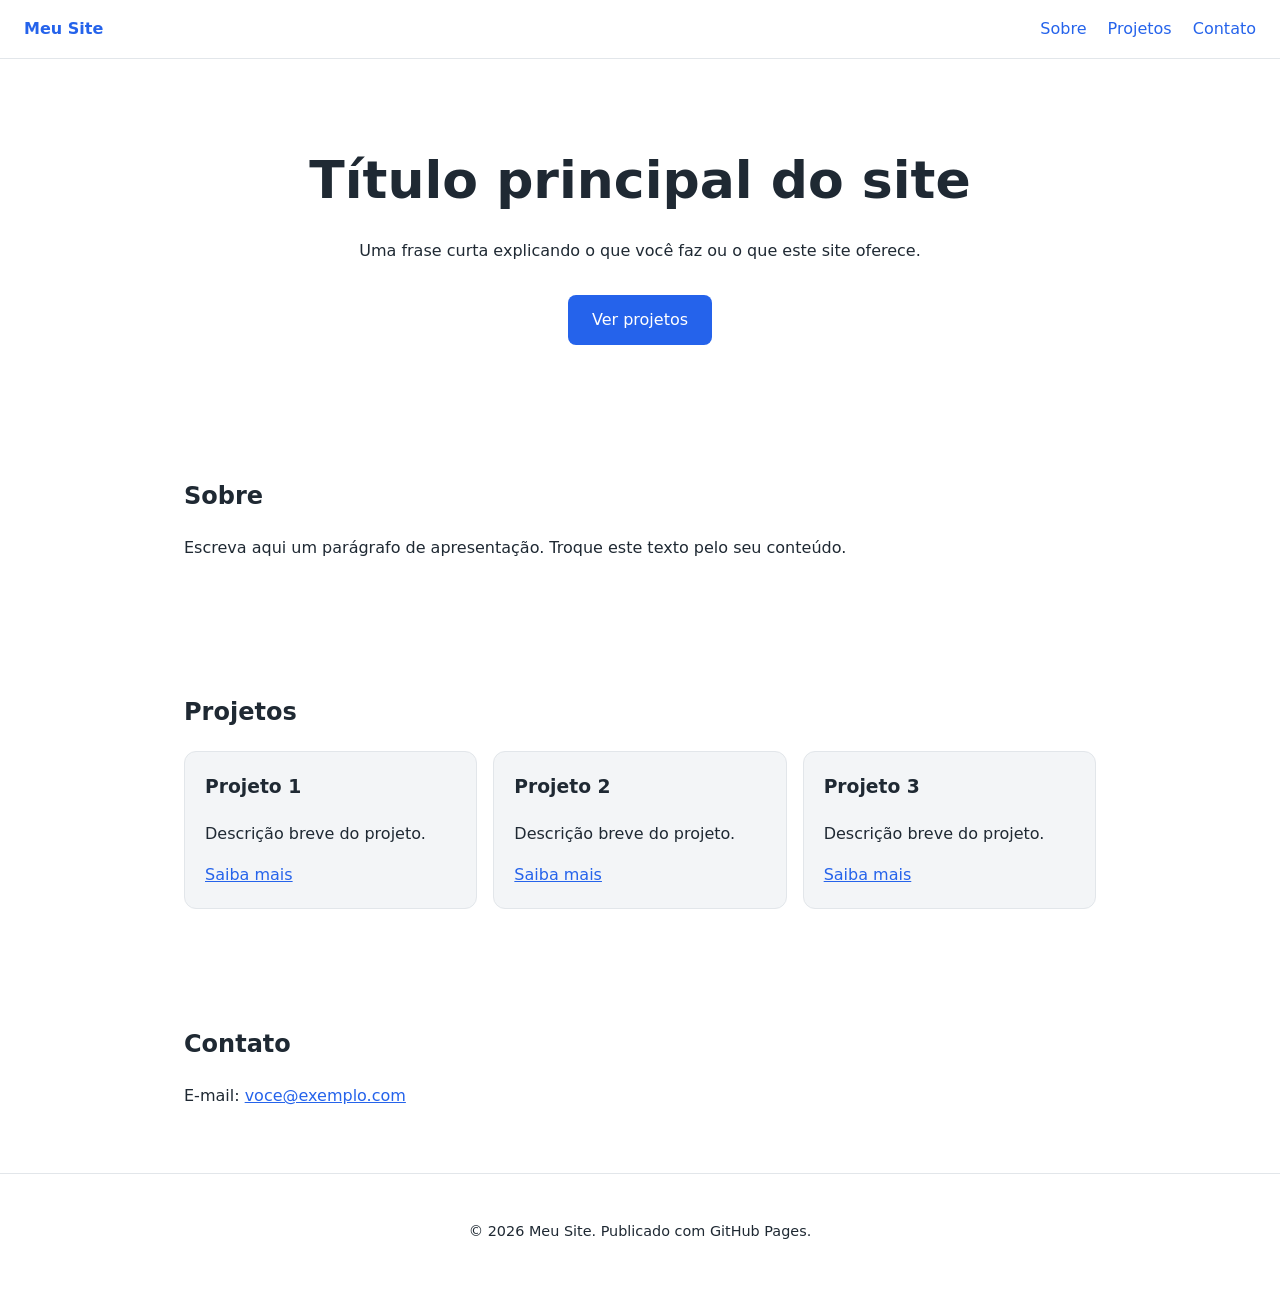
==== index.html @ 0848fd10 "Adiciona site estático inicial Co-Authored-By: Claude Sonnet 5.5 <noreply@anthropic.com> Claude-Sess" ====
<!doctype html>
<html lang="pt-BR">
<head>
  <meta charset="utf-8">
  <meta name="viewport" content="width=device-width, initial-scale=1">
  <title>Meu Site</title>
  <meta name="description" content="Descrição curta do site.">
  <link rel="stylesheet" href="style.css">
</head>
<body>
  <header class="topo">
    <a class="marca" href="#inicio">Meu Site</a>
    <nav>
      <a href="#sobre">Sobre</a>
      <a href="#projetos">Projetos</a>
      <a href="#contato">Contato</a>
    </nav>
  </header>

  <main>
    <section id="inicio" class="hero">
      <h1>Título principal do site</h1>
      <p>Uma frase curta explicando o que você faz ou o que este site oferece.</p>
      <a class="botao" href="#projetos">Ver projetos</a>
    </section>

    <section id="sobre">
      <h2>Sobre</h2>
      <p>Escreva aqui um parágrafo de apresentação. Troque este texto pelo seu conteúdo.</p>
    </section>

    <section id="projetos">
      <h2>Projetos</h2>
      <div class="cards">
        <article class="card">
          <h3>Projeto 1</h3>
          <p>Descrição breve do projeto.</p>
          <a href="#">Saiba mais</a>
        </article>
        <article class="card">
          <h3>Projeto 2</h3>
          <p>Descrição breve do projeto.</p>
          <a href="#">Saiba mais</a>
        </article>
        <article class="card">
          <h3>Projeto 3</h3>
          <p>Descrição breve do projeto.</p>
          <a href="#">Saiba mais</a>
        </article>
      </div>
    </section>

    <section id="contato">
      <h2>Contato</h2>
      <p>E-mail: <a href="mailto:voce@exemplo.com">voce@exemplo.com</a></p>
    </section>
  </main>

  <footer class="rodape">
    <p>&copy; 2026 Meu Site. Publicado com GitHub Pages.</p>
  </footer>
</body>
</html>
---- style.css ----
:root {
  --bg: #ffffff;
  --texto: #1f2933;
  --suave: #f3f5f7;
  --destaque: #2563eb;
  --borda: #e2e6ea;
}
@media (prefers-color-scheme: dark) {
  :root {
    --bg: #0f1419;
    --texto: #e6e9ec;
    --suave: #182029;
    --destaque: #6ea0ff;
    --borda: #2a3541;
  }
}
* { box-sizing: border-box; }
html { scroll-behavior: smooth; }
body {
  margin: 0;
  font-family: system-ui, -apple-system, "Segoe UI", Roboto, sans-serif;
  line-height: 1.6;
  color: var(--texto);
  background: var(--bg);
}
a { color: var(--destaque); }
.topo {
  display: flex;
  justify-content: space-between;
  align-items: center;
  padding: 1rem 1.5rem;
  border-bottom: 1px solid var(--borda);
  position: sticky;
  top: 0;
  background: var(--bg);
}
.topo nav a { margin-left: 1rem; text-decoration: none; }
.marca { font-weight: 700; text-decoration: none; }
main { max-width: 960px; margin: 0 auto; padding: 0 1.5rem; }
section { padding: 3rem 0; }
.hero { text-align: center; padding: 5rem 0 4rem; }
.hero h1 { font-size: clamp(2rem, 5vw, 3.25rem); margin: 0 0 1rem; }
.botao {
  display: inline-block;
  margin-top: 1rem;
  padding: .75rem 1.5rem;
  background: var(--destaque);
  color: #fff;
  border-radius: 8px;
  text-decoration: none;
}
.cards {
  display: grid;
  gap: 1rem;
  grid-template-columns: repeat(auto-fit, minmax(240px, 1fr));
}
.card {
  background: var(--suave);
  border: 1px solid var(--borda);
  border-radius: 12px;
  padding: 1.25rem;
}
.card h3 { margin-top: 0; }
.rodape {
  text-align: center;
  padding: 2rem 1rem;
  border-top: 1px solid var(--borda);
  font-size: .9rem;
}
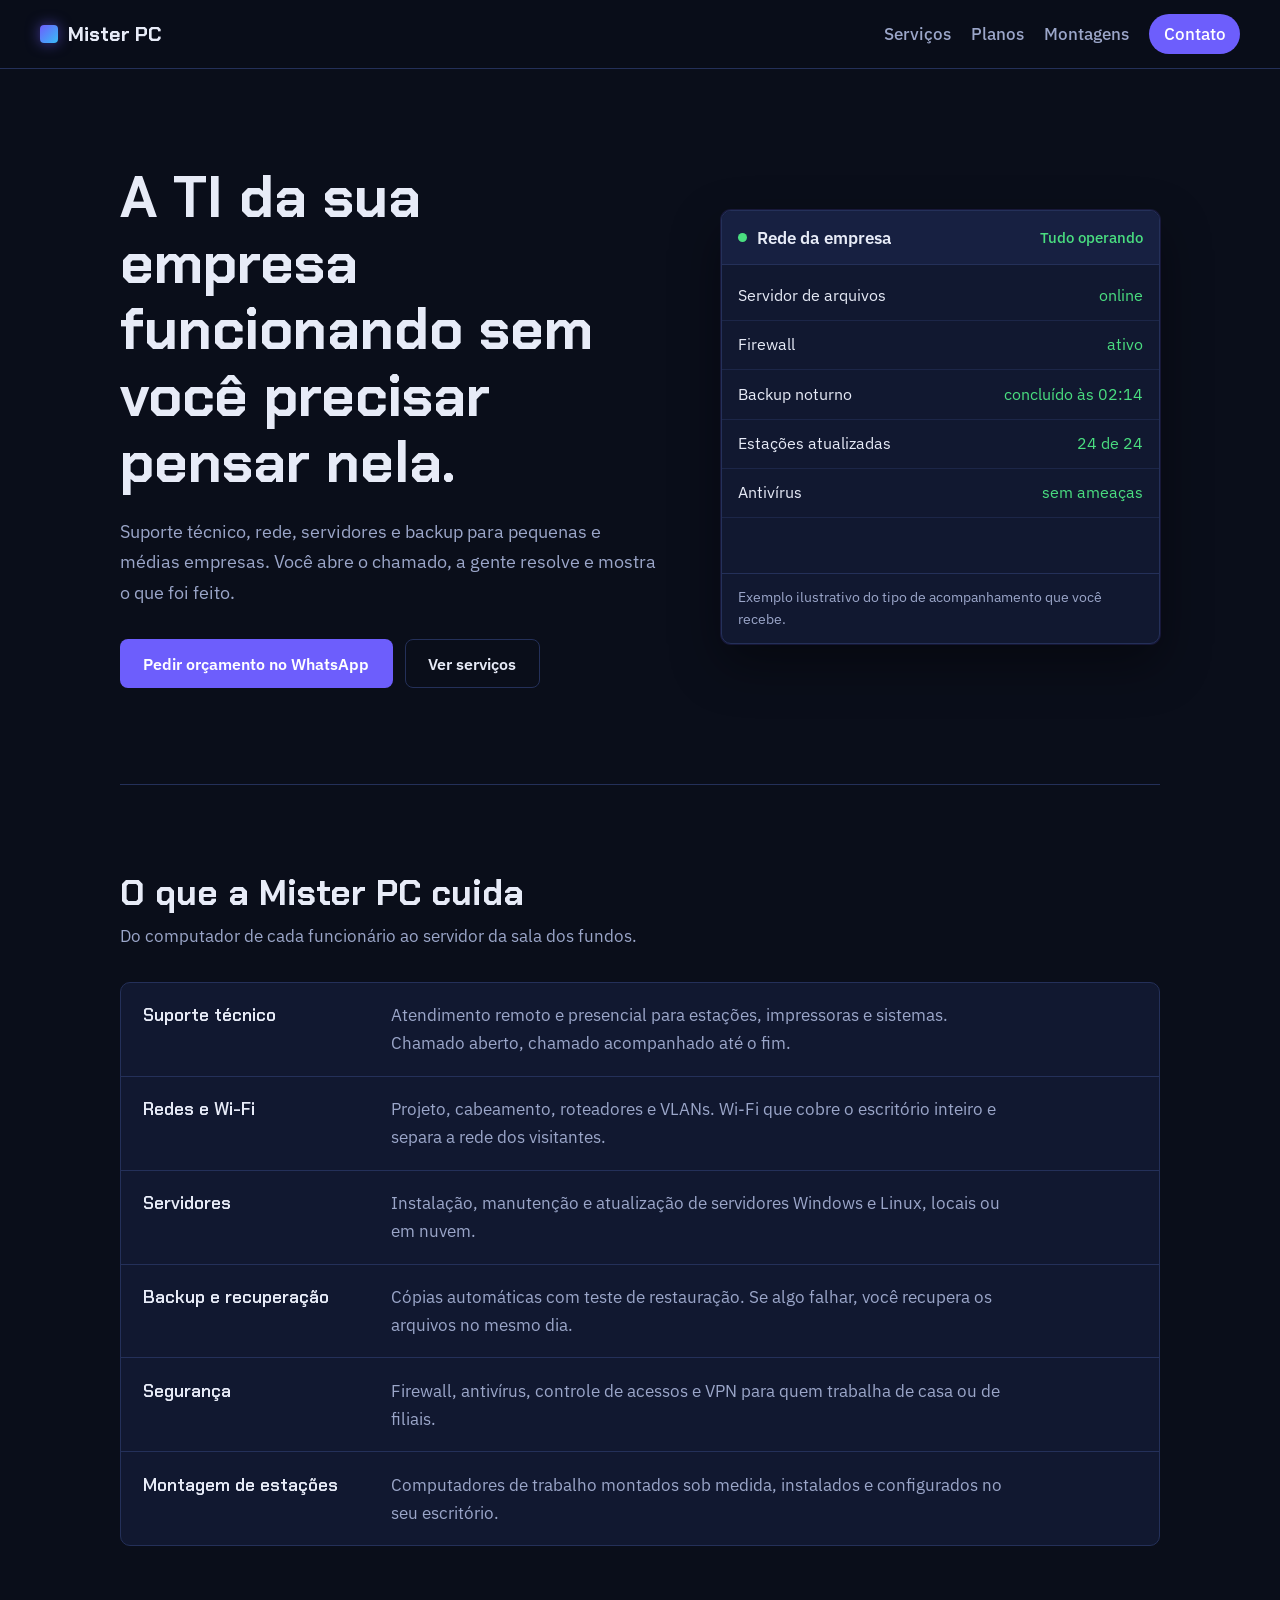
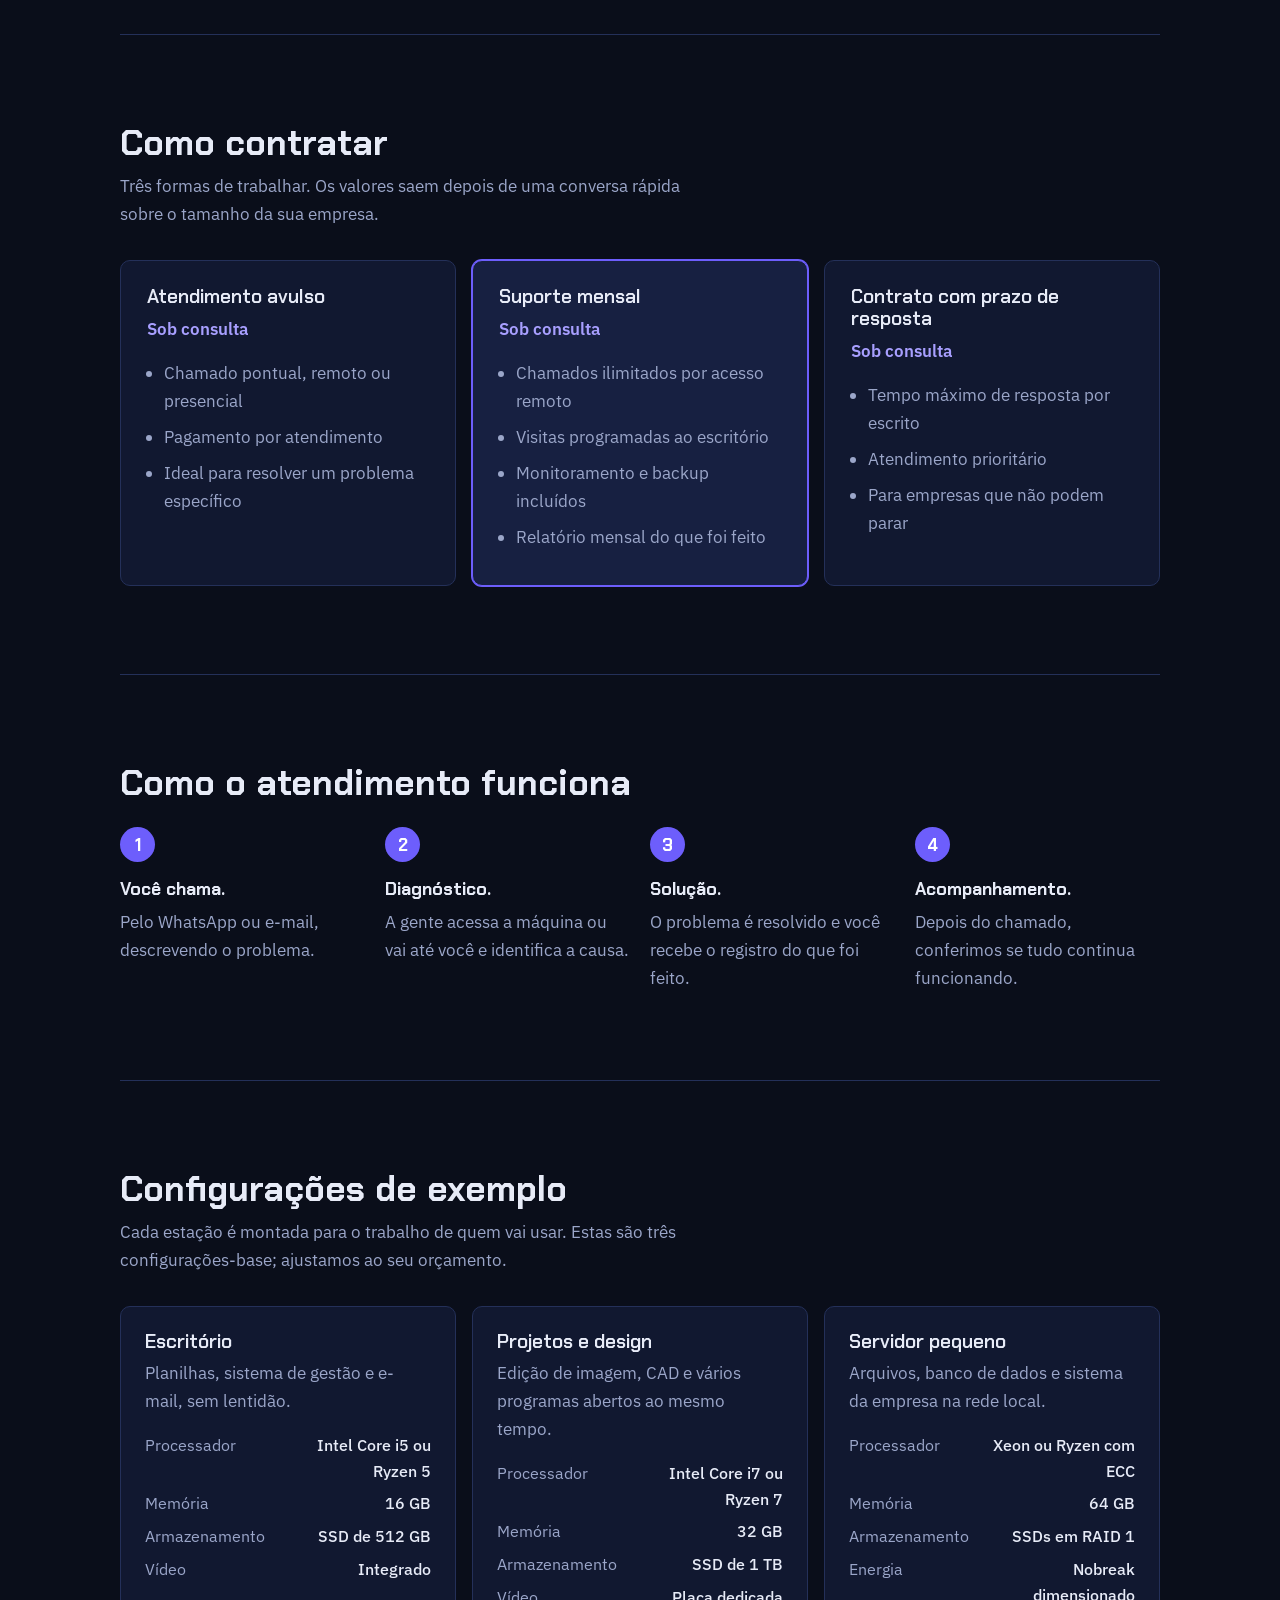
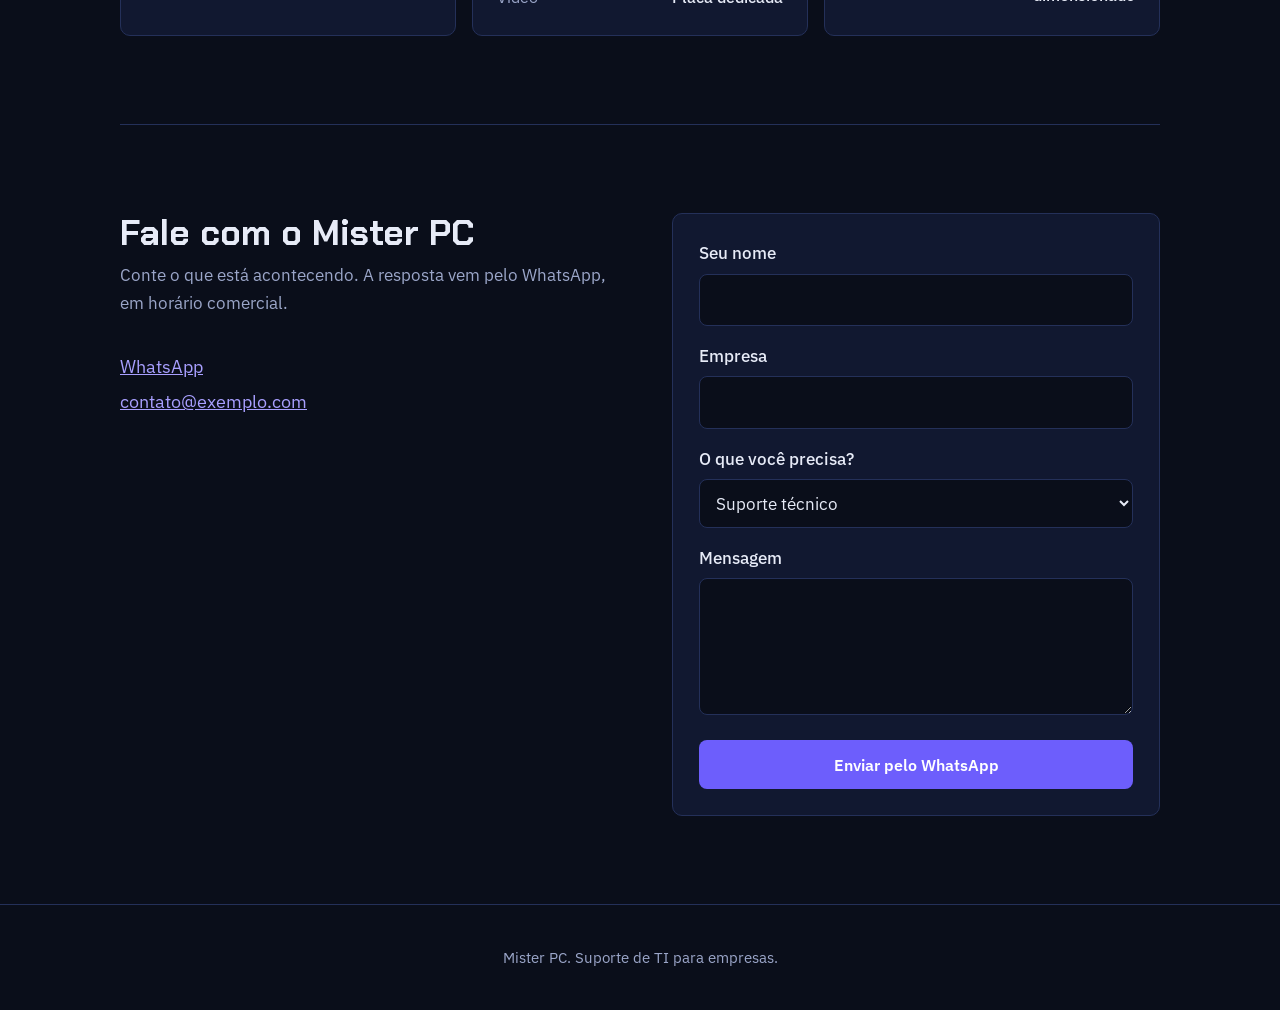
==== commit 1fedf78c: "Cria site do Mister PC (suporte de TI para empresas) Co-Authored-By: Claude Sonnet 5.5 <noreply@anth" ====
--- a/index.html
+++ b/index.html
@@ -3,61 +3,212 @@
 <head>
   <meta charset="utf-8">
   <meta name="viewport" content="width=device-width, initial-scale=1">
-  <title>Meu Site</title>
-  <meta name="description" content="Descrição curta do site.">
+  <title>Mister PC | Suporte de TI para empresas</title>
+  <meta name="description" content="Suporte de TI, redes, servidores e backup para empresas. Atendimento rápido, contrato mensal e montagem de estações de trabalho.">
+  <meta name="theme-color" content="#0a0e1a">
+  <link rel="preconnect" href="https://fonts.googleapis.com">
+  <link rel="preconnect" href="https://fonts.gstatic.com" crossorigin>
+  <link href="https://fonts.googleapis.com/css2?family=Chakra+Petch:wght@600;700&family=IBM+Plex+Sans:wght@400;500;600&display=swap" rel="stylesheet">
   <link rel="stylesheet" href="style.css">
 </head>
 <body>
+  <a class="pular" href="#conteudo">Ir para o conteúdo</a>
+
   <header class="topo">
-    <a class="marca" href="#inicio">Meu Site</a>
-    <nav>
-      <a href="#sobre">Sobre</a>
-      <a href="#projetos">Projetos</a>
-      <a href="#contato">Contato</a>
+    <a class="marca" href="#inicio" aria-label="Mister PC, início">
+      <span class="marca-icone" aria-hidden="true"></span>Mister PC
+    </a>
+    <nav aria-label="Principal">
+      <a href="#servicos">Serviços</a>
+      <a href="#planos">Planos</a>
+      <a href="#montagens">Montagens</a>
+      <a href="#contato" class="nav-contato">Contato</a>
     </nav>
   </header>
 
-  <main>
+  <main id="conteudo">
     <section id="inicio" class="hero">
-      <h1>Título principal do site</h1>
-      <p>Uma frase curta explicando o que você faz ou o que este site oferece.</p>
-      <a class="botao" href="#projetos">Ver projetos</a>
-    </section>
-
-    <section id="sobre">
-      <h2>Sobre</h2>
-      <p>Escreva aqui um parágrafo de apresentação. Troque este texto pelo seu conteúdo.</p>
-    </section>
-
-    <section id="projetos">
-      <h2>Projetos</h2>
-      <div class="cards">
-        <article class="card">
-          <h3>Projeto 1</h3>
-          <p>Descrição breve do projeto.</p>
-          <a href="#">Saiba mais</a>
-        </article>
-        <article class="card">
-          <h3>Projeto 2</h3>
-          <p>Descrição breve do projeto.</p>
-          <a href="#">Saiba mais</a>
-        </article>
-        <article class="card">
-          <h3>Projeto 3</h3>
-          <p>Descrição breve do projeto.</p>
-          <a href="#">Saiba mais</a>
-        </article>
-      </div>
-    </section>
-
-    <section id="contato">
-      <h2>Contato</h2>
-      <p>E-mail: <a href="mailto:voce@exemplo.com">voce@exemplo.com</a></p>
+      <div class="hero-texto">
+        <h1>A TI da sua empresa funcionando sem você precisar pensar nela.</h1>
+        <p class="lead">Suporte técnico, rede, servidores e backup para pequenas e médias empresas. Você abre o chamado, a gente resolve e mostra o que foi feito.</p>
+        <div class="acoes">
+          <a class="botao" data-whatsapp href="#contato">Pedir orçamento no WhatsApp</a>
+          <a class="botao-sec" href="#servicos">Ver serviços</a>
+        </div>
+      </div>
+
+      <figure class="painel" aria-label="Exemplo de painel de monitoramento">
+        <div class="painel-topo">
+          <span class="ponto" aria-hidden="true"></span>
+          <span>Rede da empresa</span>
+          <span class="painel-estado">Tudo operando</span>
+        </div>
+        <ul class="painel-lista" id="painel">
+          <li><span class="item">Servidor de arquivos</span><span class="ok">online</span></li>
+          <li><span class="item">Firewall</span><span class="ok">ativo</span></li>
+          <li><span class="item">Backup noturno</span><span class="ok">concluído às 02:14</span></li>
+          <li><span class="item">Estações atualizadas</span><span class="ok">24 de 24</span></li>
+          <li><span class="item">Antivírus</span><span class="ok">sem ameaças</span></li>
+          <li><span class="item">Último chamado</span><span class="ok">resolvido em 18 min</span></li>
+        </ul>
+        <figcaption>Exemplo ilustrativo do tipo de acompanhamento que você recebe.</figcaption>
+      </figure>
+    </section>
+
+    <section id="servicos" class="secao">
+      <h2>O que a Mister PC cuida</h2>
+      <p class="intro">Do computador de cada funcionário ao servidor da sala dos fundos.</p>
+      <dl class="ficha">
+        <div class="linha">
+          <dt>Suporte técnico</dt>
+          <dd>Atendimento remoto e presencial para estações, impressoras e sistemas. Chamado aberto, chamado acompanhado até o fim.</dd>
+        </div>
+        <div class="linha">
+          <dt>Redes e Wi-Fi</dt>
+          <dd>Projeto, cabeamento, roteadores e VLANs. Wi-Fi que cobre o escritório inteiro e separa a rede dos visitantes.</dd>
+        </div>
+        <div class="linha">
+          <dt>Servidores</dt>
+          <dd>Instalação, manutenção e atualização de servidores Windows e Linux, locais ou em nuvem.</dd>
+        </div>
+        <div class="linha">
+          <dt>Backup e recuperação</dt>
+          <dd>Cópias automáticas com teste de restauração. Se algo falhar, você recupera os arquivos no mesmo dia.</dd>
+        </div>
+        <div class="linha">
+          <dt>Segurança</dt>
+          <dd>Firewall, antivírus, controle de acessos e VPN para quem trabalha de casa ou de filiais.</dd>
+        </div>
+        <div class="linha">
+          <dt>Montagem de estações</dt>
+          <dd>Computadores de trabalho montados sob medida, instalados e configurados no seu escritório.</dd>
+        </div>
+      </dl>
+    </section>
+
+    <section id="planos" class="secao">
+      <h2>Como contratar</h2>
+      <p class="intro">Três formas de trabalhar. Os valores saem depois de uma conversa rápida sobre o tamanho da sua empresa.</p>
+      <div class="planos">
+        <article class="plano">
+          <h3>Atendimento avulso</h3>
+          <p class="plano-valor">Sob consulta</p>
+          <ul>
+            <li>Chamado pontual, remoto ou presencial</li>
+            <li>Pagamento por atendimento</li>
+            <li>Ideal para resolver um problema específico</li>
+          </ul>
+        </article>
+        <article class="plano plano-destaque">
+          <h3>Suporte mensal</h3>
+          <p class="plano-valor">Sob consulta</p>
+          <ul>
+            <li>Chamados ilimitados por acesso remoto</li>
+            <li>Visitas programadas ao escritório</li>
+            <li>Monitoramento e backup incluídos</li>
+            <li>Relatório mensal do que foi feito</li>
+          </ul>
+        </article>
+        <article class="plano">
+          <h3>Contrato com prazo de resposta</h3>
+          <p class="plano-valor">Sob consulta</p>
+          <ul>
+            <li>Tempo máximo de resposta por escrito</li>
+            <li>Atendimento prioritário</li>
+            <li>Para empresas que não podem parar</li>
+          </ul>
+        </article>
+      </div>
+    </section>
+
+    <section id="como" class="secao">
+      <h2>Como o atendimento funciona</h2>
+      <ol class="passos">
+        <li><strong>Você chama.</strong> Pelo WhatsApp ou e-mail, descrevendo o problema.</li>
+        <li><strong>Diagnóstico.</strong> A gente acessa a máquina ou vai até você e identifica a causa.</li>
+        <li><strong>Solução.</strong> O problema é resolvido e você recebe o registro do que foi feito.</li>
+        <li><strong>Acompanhamento.</strong> Depois do chamado, conferimos se tudo continua funcionando.</li>
+      </ol>
+    </section>
+
+    <section id="montagens" class="secao">
+      <h2>Configurações de exemplo</h2>
+      <p class="intro">Cada estação é montada para o trabalho de quem vai usar. Estas são três configurações-base; ajustamos ao seu orçamento.</p>
+      <!-- Troque estes exemplos pelas montagens reais do Mister PC (com fotos, se quiser). -->
+      <div class="fichas-pc">
+        <article class="pc">
+          <h3>Escritório</h3>
+          <p>Planilhas, sistema de gestão e e-mail, sem lentidão.</p>
+          <dl>
+            <dt>Processador</dt><dd>Intel Core i5 ou Ryzen 5</dd>
+            <dt>Memória</dt><dd>16 GB</dd>
+            <dt>Armazenamento</dt><dd>SSD de 512 GB</dd>
+            <dt>Vídeo</dt><dd>Integrado</dd>
+          </dl>
+        </article>
+        <article class="pc">
+          <h3>Projetos e design</h3>
+          <p>Edição de imagem, CAD e vários programas abertos ao mesmo tempo.</p>
+          <dl>
+            <dt>Processador</dt><dd>Intel Core i7 ou Ryzen 7</dd>
+            <dt>Memória</dt><dd>32 GB</dd>
+            <dt>Armazenamento</dt><dd>SSD de 1 TB</dd>
+            <dt>Vídeo</dt><dd>Placa dedicada</dd>
+          </dl>
+        </article>
+        <article class="pc">
+          <h3>Servidor pequeno</h3>
+          <p>Arquivos, banco de dados e sistema da empresa na rede local.</p>
+          <dl>
+            <dt>Processador</dt><dd>Xeon ou Ryzen com ECC</dd>
+            <dt>Memória</dt><dd>64 GB</dd>
+            <dt>Armazenamento</dt><dd>SSDs em RAID 1</dd>
+            <dt>Energia</dt><dd>Nobreak dimensionado</dd>
+          </dl>
+        </article>
+      </div>
+    </section>
+
+    <section id="contato" class="secao contato">
+      <div>
+        <h2>Fale com o Mister PC</h2>
+        <p class="intro">Conte o que está acontecendo. A resposta vem pelo WhatsApp, em horário comercial.</p>
+        <p class="contato-dados">
+          <a data-whatsapp href="#contato">WhatsApp</a><br>
+          <a data-email href="mailto:contato@exemplo.com">contato@exemplo.com</a>
+        </p>
+      </div>
+
+      <form id="form" class="form">
+        <label for="nome">Seu nome</label>
+        <input id="nome" name="nome" autocomplete="name" required>
+
+        <label for="empresa">Empresa</label>
+        <input id="empresa" name="empresa" autocomplete="organization">
+
+        <label for="assunto">O que você precisa?</label>
+        <select id="assunto" name="assunto">
+          <option>Suporte técnico</option>
+          <option>Rede e Wi-Fi</option>
+          <option>Servidor</option>
+          <option>Backup</option>
+          <option>Segurança</option>
+          <option>Montagem de estações</option>
+          <option>Outro assunto</option>
+        </select>
+
+        <label for="mensagem">Mensagem</label>
+        <textarea id="mensagem" name="mensagem" rows="4"></textarea>
+
+        <button class="botao" type="submit">Enviar pelo WhatsApp</button>
+      </form>
     </section>
   </main>
 
   <footer class="rodape">
-    <p>&copy; 2026 Meu Site. Publicado com GitHub Pages.</p>
+    <p>Mister PC. Suporte de TI para empresas.</p>
   </footer>
+
+  <script src="script.js"></script>
 </body>
 </html>
--- a/style.css
+++ b/style.css
@@ -1,69 +1,210 @@
 :root {
-  --bg: #ffffff;
-  --texto: #1f2933;
-  --suave: #f3f5f7;
-  --destaque: #2563eb;
-  --borda: #e2e6ea;
-}
-@media (prefers-color-scheme: dark) {
-  :root {
-    --bg: #0f1419;
-    --texto: #e6e9ec;
-    --suave: #182029;
-    --destaque: #6ea0ff;
-    --borda: #2a3541;
-  }
-}
+  --bg: #0a0e1a;
+  --panel: #111830;
+  --panel-2: #172041;
+  --line: #243059;
+  --text: #e7ebf7;
+  --muted: #9ba6c9;
+  --accent: #6d5efc;
+  --accent-soft: #a89fff;
+  --ok: #4ade80;
+  --radius: 10px;
+  --corpo: "IBM Plex Sans", system-ui, -apple-system, "Segoe UI", Roboto, sans-serif;
+  --titulo: "Chakra Petch", "IBM Plex Sans", system-ui, sans-serif;
+}
+
 * { box-sizing: border-box; }
-html { scroll-behavior: smooth; }
+html { scroll-behavior: smooth; scroll-padding-top: 5rem; }
 body {
   margin: 0;
-  font-family: system-ui, -apple-system, "Segoe UI", Roboto, sans-serif;
-  line-height: 1.6;
-  color: var(--texto);
   background: var(--bg);
-}
-a { color: var(--destaque); }
+  color: var(--text);
+  font-family: var(--corpo);
+  font-size: 1.0625rem;
+  line-height: 1.65;
+}
+a { color: var(--accent-soft); }
+a:hover { color: #fff; }
+:focus-visible { outline: 3px solid var(--accent-soft); outline-offset: 3px; border-radius: 4px; }
+
+h1, h2, h3 { font-family: var(--titulo); line-height: 1.15; margin: 0; letter-spacing: 0; }
+h1 { font-size: clamp(2.1rem, 5.2vw, 3.6rem); font-weight: 700; }
+h2 { font-size: clamp(1.6rem, 3.4vw, 2.2rem); font-weight: 700; margin-bottom: .5rem; }
+h3 { font-size: 1.2rem; font-weight: 600; }
+p { margin: 0; }
+
+.pular {
+  position: absolute; left: -999px; top: 0;
+  background: var(--accent); color: #fff; padding: .6rem 1rem; z-index: 20;
+}
+.pular:focus { left: 0; }
+
+/* topo */
 .topo {
-  display: flex;
-  justify-content: space-between;
-  align-items: center;
-  padding: 1rem 1.5rem;
-  border-bottom: 1px solid var(--borda);
-  position: sticky;
-  top: 0;
-  background: var(--bg);
-}
-.topo nav a { margin-left: 1rem; text-decoration: none; }
-.marca { font-weight: 700; text-decoration: none; }
-main { max-width: 960px; margin: 0 auto; padding: 0 1.5rem; }
-section { padding: 3rem 0; }
-.hero { text-align: center; padding: 5rem 0 4rem; }
-.hero h1 { font-size: clamp(2rem, 5vw, 3.25rem); margin: 0 0 1rem; }
-.botao {
-  display: inline-block;
-  margin-top: 1rem;
-  padding: .75rem 1.5rem;
-  background: var(--destaque);
-  color: #fff;
-  border-radius: 8px;
-  text-decoration: none;
-}
-.cards {
-  display: grid;
-  gap: 1rem;
-  grid-template-columns: repeat(auto-fit, minmax(240px, 1fr));
-}
-.card {
-  background: var(--suave);
-  border: 1px solid var(--borda);
-  border-radius: 12px;
-  padding: 1.25rem;
-}
-.card h3 { margin-top: 0; }
-.rodape {
-  text-align: center;
-  padding: 2rem 1rem;
-  border-top: 1px solid var(--borda);
-  font-size: .9rem;
-}
+  position: sticky; top: 0; z-index: 10;
+  display: flex; justify-content: space-between; align-items: center; gap: 1rem;
+  padding: .85rem clamp(1rem, 4vw, 2.5rem);
+  background: rgba(10, 14, 26, .92);
+  backdrop-filter: blur(8px);
+  border-bottom: 1px solid var(--line);
+}
+.marca {
+  display: inline-flex; align-items: center; gap: .6rem;
+  font-family: var(--titulo); font-weight: 700; font-size: 1.25rem;
+  color: var(--text); text-decoration: none;
+}
+.marca-icone {
+  width: 1.15rem; height: 1.15rem; border-radius: 4px;
+  background: linear-gradient(135deg, var(--accent), #38bdf8);
+  box-shadow: 0 0 14px rgba(109, 94, 252, .6);
+}
+.topo nav { display: flex; align-items: center; gap: 1.25rem; }
+.topo nav a { color: var(--muted); text-decoration: none; font-weight: 500; }
+.topo nav a:hover { color: #fff; }
+.topo nav .nav-contato {
+  color: #fff; background: var(--accent);
+  padding: .4rem .9rem; border-radius: 999px;
+}
+@media (max-width: 640px) {
+  .topo nav a:not(.nav-contato) { display: none; }
+}
+
+/* layout */
+main { max-width: 1120px; margin: 0 auto; padding: 0 clamp(1rem, 4vw, 2.5rem); }
+.secao { padding: clamp(3rem, 7vw, 5.5rem) 0; border-top: 1px solid var(--line); }
+.intro { color: var(--muted); max-width: 60ch; margin-bottom: 2rem; }
+
+/* hero */
+.hero {
+  display: grid; grid-template-columns: 1.1fr .9fr; gap: clamp(2rem, 5vw, 4rem);
+  align-items: center; padding: clamp(3rem, 8vw, 6rem) 0;
+}
+.hero-texto h1 { max-width: 16ch; }
+.lead { margin-top: 1.25rem; color: var(--muted); max-width: 52ch; font-size: 1.15rem; }
+.acoes { display: flex; flex-wrap: wrap; gap: .75rem; margin-top: 2rem; }
+.botao, .botao-sec {
+  display: inline-block; font: 600 1rem var(--corpo);
+  padding: .85rem 1.4rem; border-radius: 8px; text-decoration: none; cursor: pointer;
+  border: 1px solid transparent;
+}
+.botao { background: var(--accent); color: #fff; }
+.botao:hover { background: #5b4be8; color: #fff; }
+.botao-sec { color: var(--text); border-color: var(--line); background: transparent; }
+.botao-sec:hover { border-color: var(--accent-soft); color: #fff; }
+@media (max-width: 860px) {
+  .hero { grid-template-columns: 1fr; }
+}
+
+/* painel de monitoramento */
+.painel {
+  margin: 0; background: var(--panel); border: 1px solid var(--line);
+  border-radius: var(--radius); overflow: hidden;
+  box-shadow: 0 0 0 1px rgba(109, 94, 252, .15), 0 20px 50px rgba(0, 0, 0, .4);
+}
+.painel-topo {
+  display: flex; align-items: center; gap: .6rem;
+  padding: .8rem 1rem; background: var(--panel-2); border-bottom: 1px solid var(--line);
+  font-weight: 600;
+}
+.painel-estado { margin-left: auto; color: var(--ok); font-weight: 500; font-size: .95rem; }
+.ponto {
+  width: .6rem; height: .6rem; border-radius: 50%; background: var(--ok);
+  box-shadow: 0 0 0 0 rgba(74, 222, 128, .6);
+  animation: pulso 2.2s ease-out infinite;
+}
+@keyframes pulso {
+  70% { box-shadow: 0 0 0 .5rem rgba(74, 222, 128, 0); }
+  100% { box-shadow: 0 0 0 0 rgba(74, 222, 128, 0); }
+}
+.painel-lista { list-style: none; margin: 0; padding: .4rem 0; }
+.painel-lista li {
+  display: flex; justify-content: space-between; gap: 1rem;
+  padding: .7rem 1rem; border-bottom: 1px solid rgba(36, 48, 89, .6);
+  font-size: .98rem;
+}
+.painel-lista li:last-child { border-bottom: 0; }
+.painel-lista .ok { color: var(--ok); text-align: right; }
+.painel-lista li.oculto { opacity: 0; transform: translateY(4px); }
+.painel-lista li { transition: opacity .35s ease, transform .35s ease; }
+.painel figcaption { padding: .75rem 1rem; color: var(--muted); font-size: .85rem; border-top: 1px solid var(--line); }
+
+/* serviços: ficha técnica */
+.ficha { margin: 0; border: 1px solid var(--line); border-radius: var(--radius); overflow: hidden; background: var(--panel); }
+.ficha .linha {
+  display: grid; grid-template-columns: 14rem 1fr; gap: 1.5rem;
+  padding: 1.15rem 1.4rem; border-top: 1px solid var(--line);
+}
+.ficha .linha:first-child { border-top: 0; }
+.ficha dt { font-family: var(--titulo); font-weight: 600; font-size: 1.1rem; }
+.ficha dd { margin: 0; color: var(--muted); max-width: 62ch; }
+@media (max-width: 720px) {
+  .ficha .linha { grid-template-columns: 1fr; gap: .3rem; }
+}
+
+/* planos */
+.planos { display: grid; grid-template-columns: repeat(3, 1fr); gap: 1rem; align-items: stretch; }
+.plano {
+  padding: 1.6rem; background: var(--panel); border: 1px solid var(--line); border-radius: var(--radius);
+}
+.plano-destaque { background: var(--panel-2); border-color: var(--accent); box-shadow: 0 0 0 1px var(--accent); }
+.plano-valor { color: var(--accent-soft); font-weight: 600; margin: .4rem 0 1rem; }
+.plano ul { margin: 0; padding-left: 1.1rem; color: var(--muted); }
+.plano li { margin-bottom: .5rem; }
+@media (max-width: 860px) { .planos { grid-template-columns: 1fr; } }
+
+/* passos */
+.passos {
+  list-style: none; counter-reset: passo; margin: 1.5rem 0 0; padding: 0;
+  display: grid; grid-template-columns: repeat(4, 1fr); gap: 1.25rem;
+}
+.passos li {
+  counter-increment: passo; position: relative; padding-top: 3rem; color: var(--muted);
+}
+.passos li::before {
+  content: counter(passo);
+  position: absolute; top: 0; left: 0;
+  width: 2.2rem; height: 2.2rem; display: grid; place-items: center;
+  font-family: var(--titulo); font-weight: 700; color: #fff;
+  background: var(--accent); border-radius: 50%;
+}
+.passos strong { display: block; color: var(--text); font-family: var(--titulo); font-size: 1.1rem; margin-bottom: .25rem; }
+@media (max-width: 860px) { .passos { grid-template-columns: 1fr 1fr; } }
+@media (max-width: 520px) { .passos { grid-template-columns: 1fr; } }
+
+/* configurações de PC */
+.fichas-pc { display: grid; grid-template-columns: repeat(3, 1fr); gap: 1rem; }
+.pc { padding: 1.5rem; background: var(--panel); border: 1px solid var(--line); border-radius: var(--radius); }
+.pc > p { color: var(--muted); margin: .4rem 0 1.1rem; }
+.pc dl { display: grid; grid-template-columns: auto 1fr; gap: .45rem 1rem; margin: 0; font-size: .97rem; }
+.pc dt { color: var(--muted); }
+.pc dd { margin: 0; text-align: right; font-weight: 500; }
+@media (max-width: 860px) { .fichas-pc { grid-template-columns: 1fr; } }
+
+/* contato */
+.contato { display: grid; grid-template-columns: 1fr 1fr; gap: clamp(2rem, 5vw, 4rem); align-items: start; }
+.contato-dados { font-size: 1.1rem; line-height: 2; }
+.form {
+  display: grid; gap: .4rem; padding: 1.6rem;
+  background: var(--panel); border: 1px solid var(--line); border-radius: var(--radius);
+}
+.form label { font-weight: 500; margin-top: .6rem; }
+.form label:first-child { margin-top: 0; }
+.form input, .form select, .form textarea {
+  width: 100%; padding: .7rem .8rem; font: inherit; color: var(--text);
+  background: var(--bg); border: 1px solid var(--line); border-radius: 8px;
+}
+.form input:focus, .form select:focus, .form textarea:focus { border-color: var(--accent-soft); outline: 2px solid var(--accent-soft); outline-offset: 1px; }
+.form .botao { margin-top: 1.2rem; width: 100%; }
+@media (max-width: 860px) { .contato { grid-template-columns: 1fr; } }
+
+/* rodapé */
+.rodape { text-align: center; padding: 2.5rem 1rem; color: var(--muted); border-top: 1px solid var(--line); font-size: .95rem; }
+
+/* 404 */
+.nao-encontrada { min-height: 70vh; display: grid; place-content: center; text-align: center; gap: 1rem; }
+
+@media (prefers-reduced-motion: reduce) {
+  html { scroll-behavior: auto; }
+  .ponto { animation: none; }
+  .painel-lista li, .painel-lista li.oculto { transition: none; opacity: 1; transform: none; }
+}
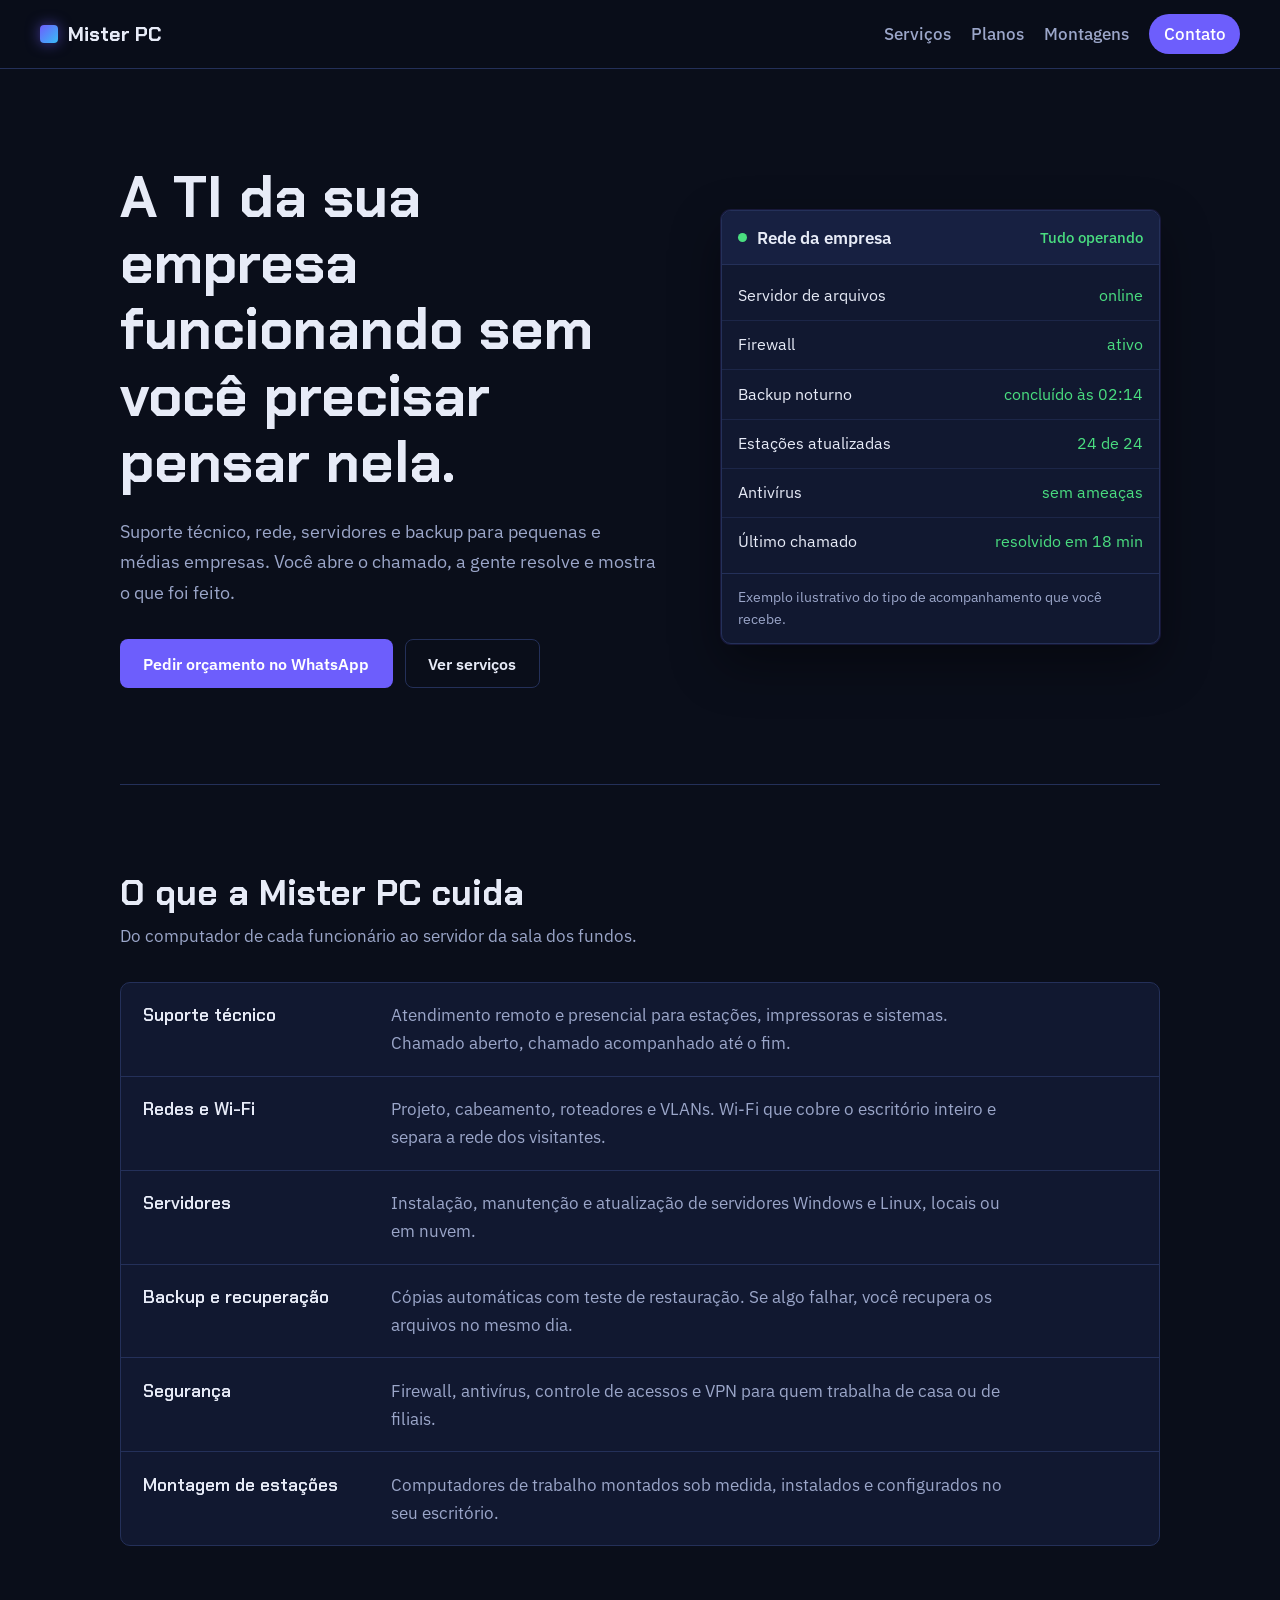
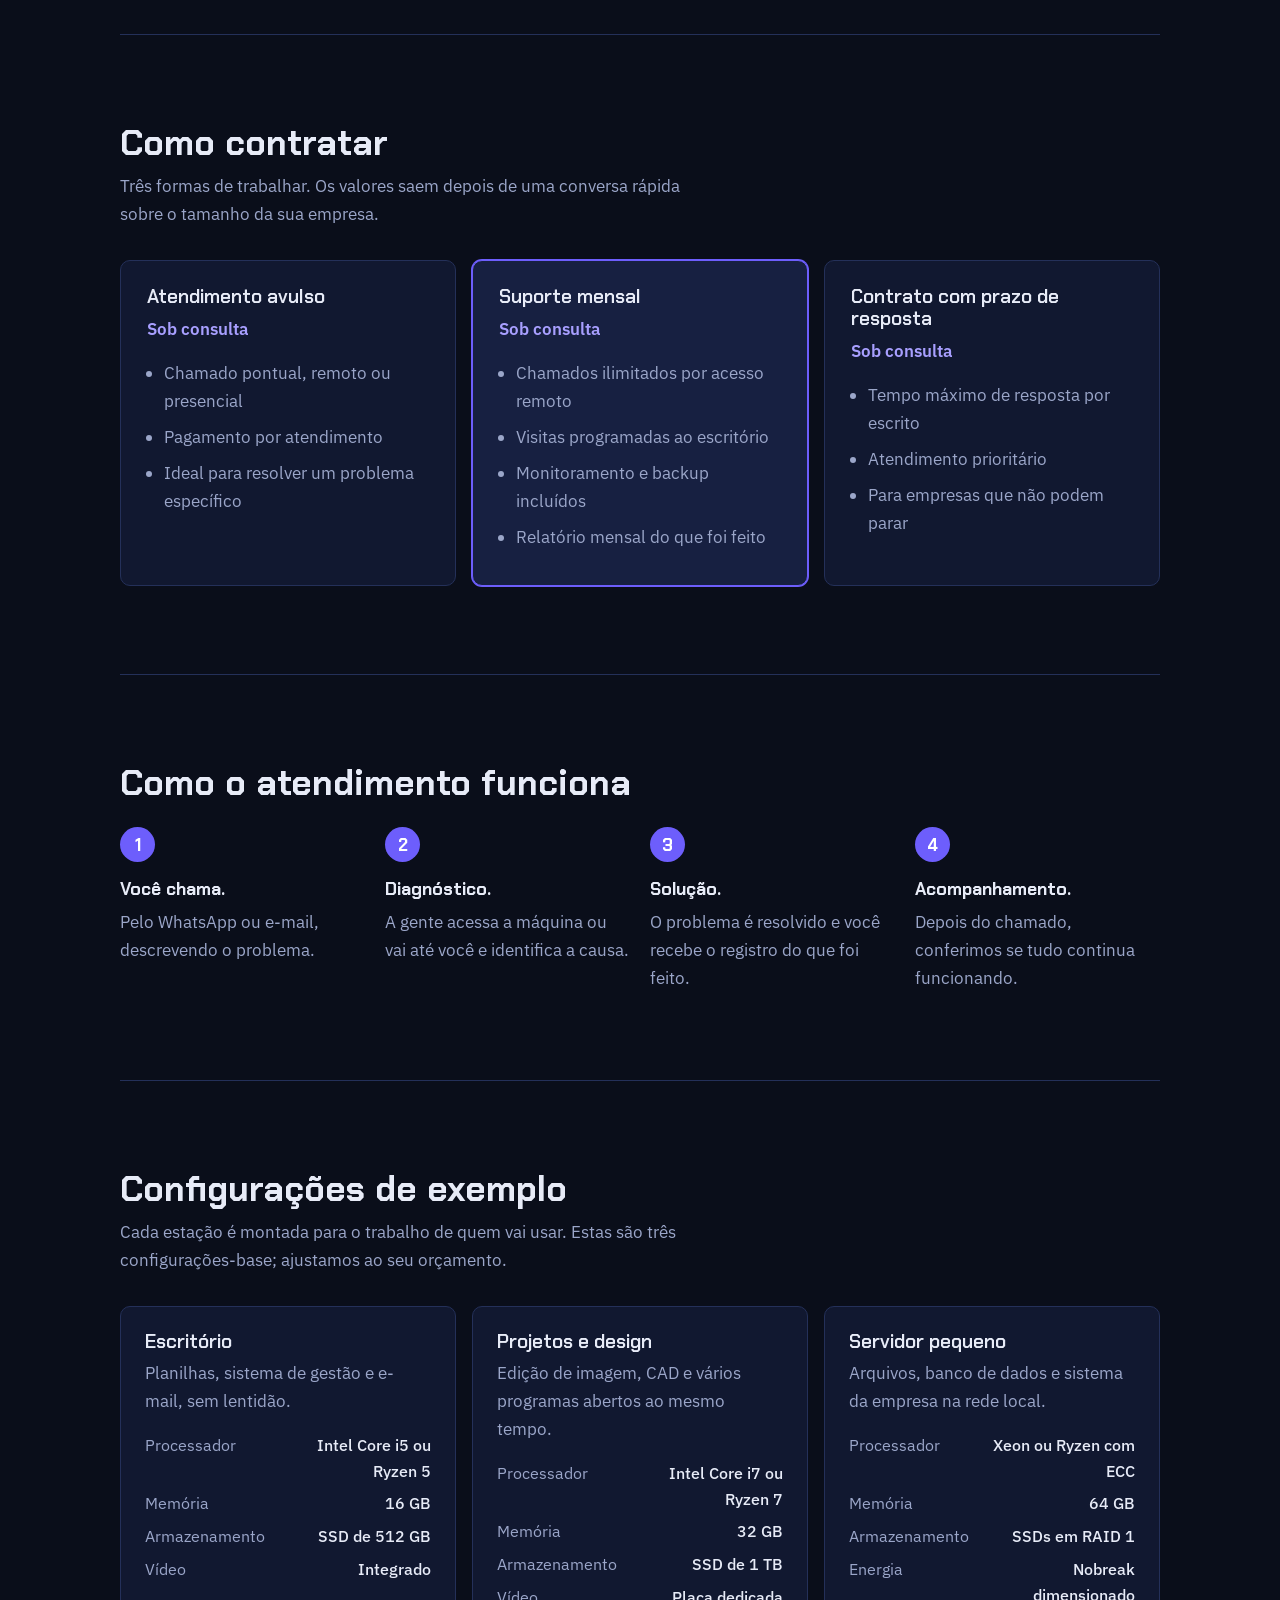
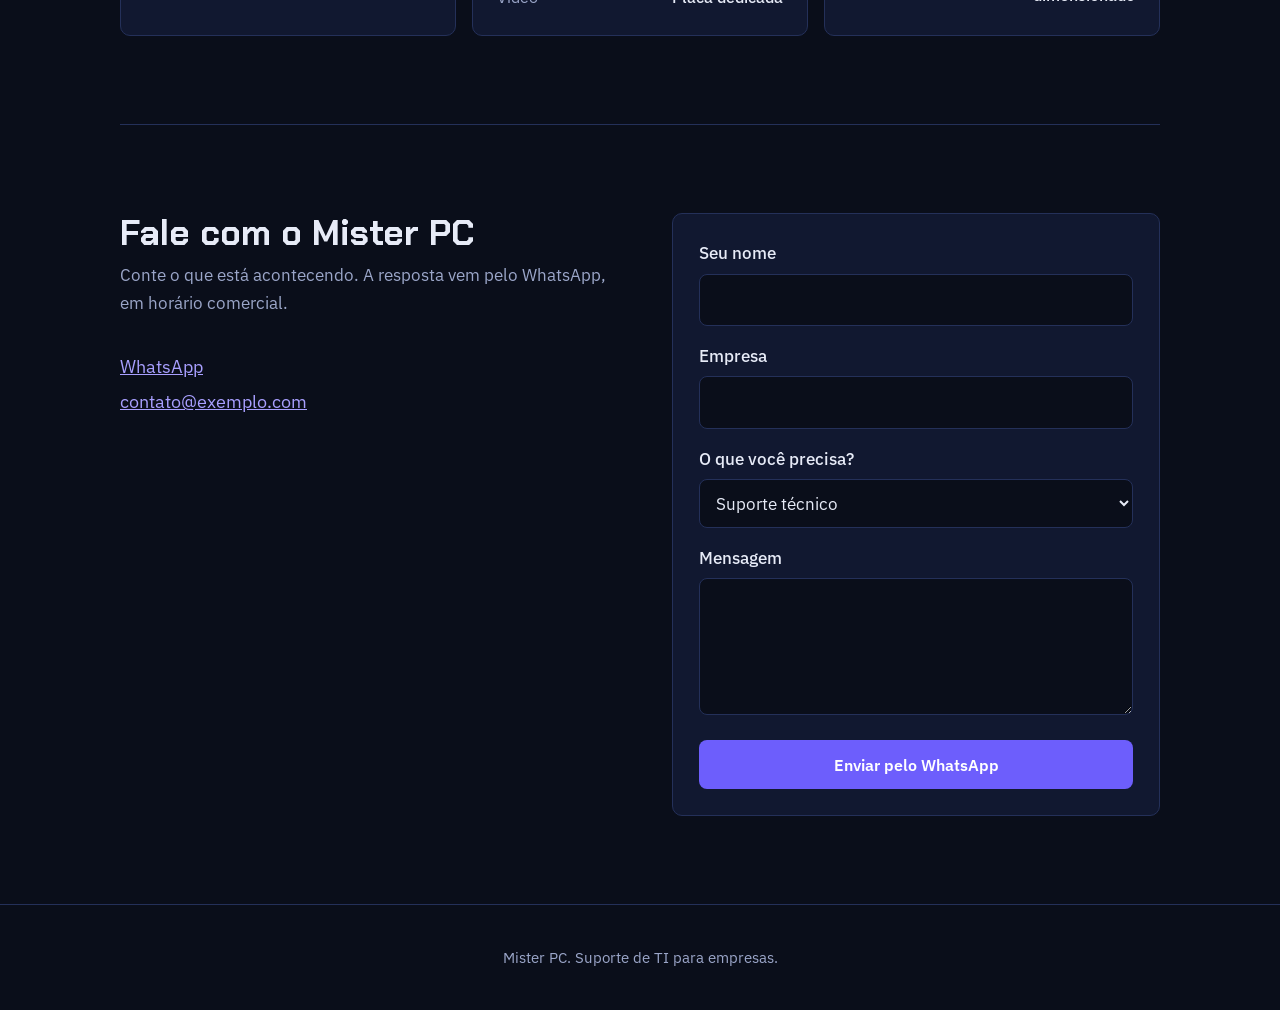
==== commit 12b00b56: "Update email contact in index.html" ====
--- a/index.html
+++ b/index.html
@@ -175,7 +175,7 @@
         <p class="intro">Conte o que está acontecendo. A resposta vem pelo WhatsApp, em horário comercial.</p>
         <p class="contato-dados">
           <a data-whatsapp href="#contato">WhatsApp</a><br>
-          <a data-email href="mailto:contato@exemplo.com">contato@exemplo.com</a>
+          <a data-email href="mailto:tisuporte.amr@gmail.com">tisuporte.amr@gmail.com</a>
         </p>
       </div>
 
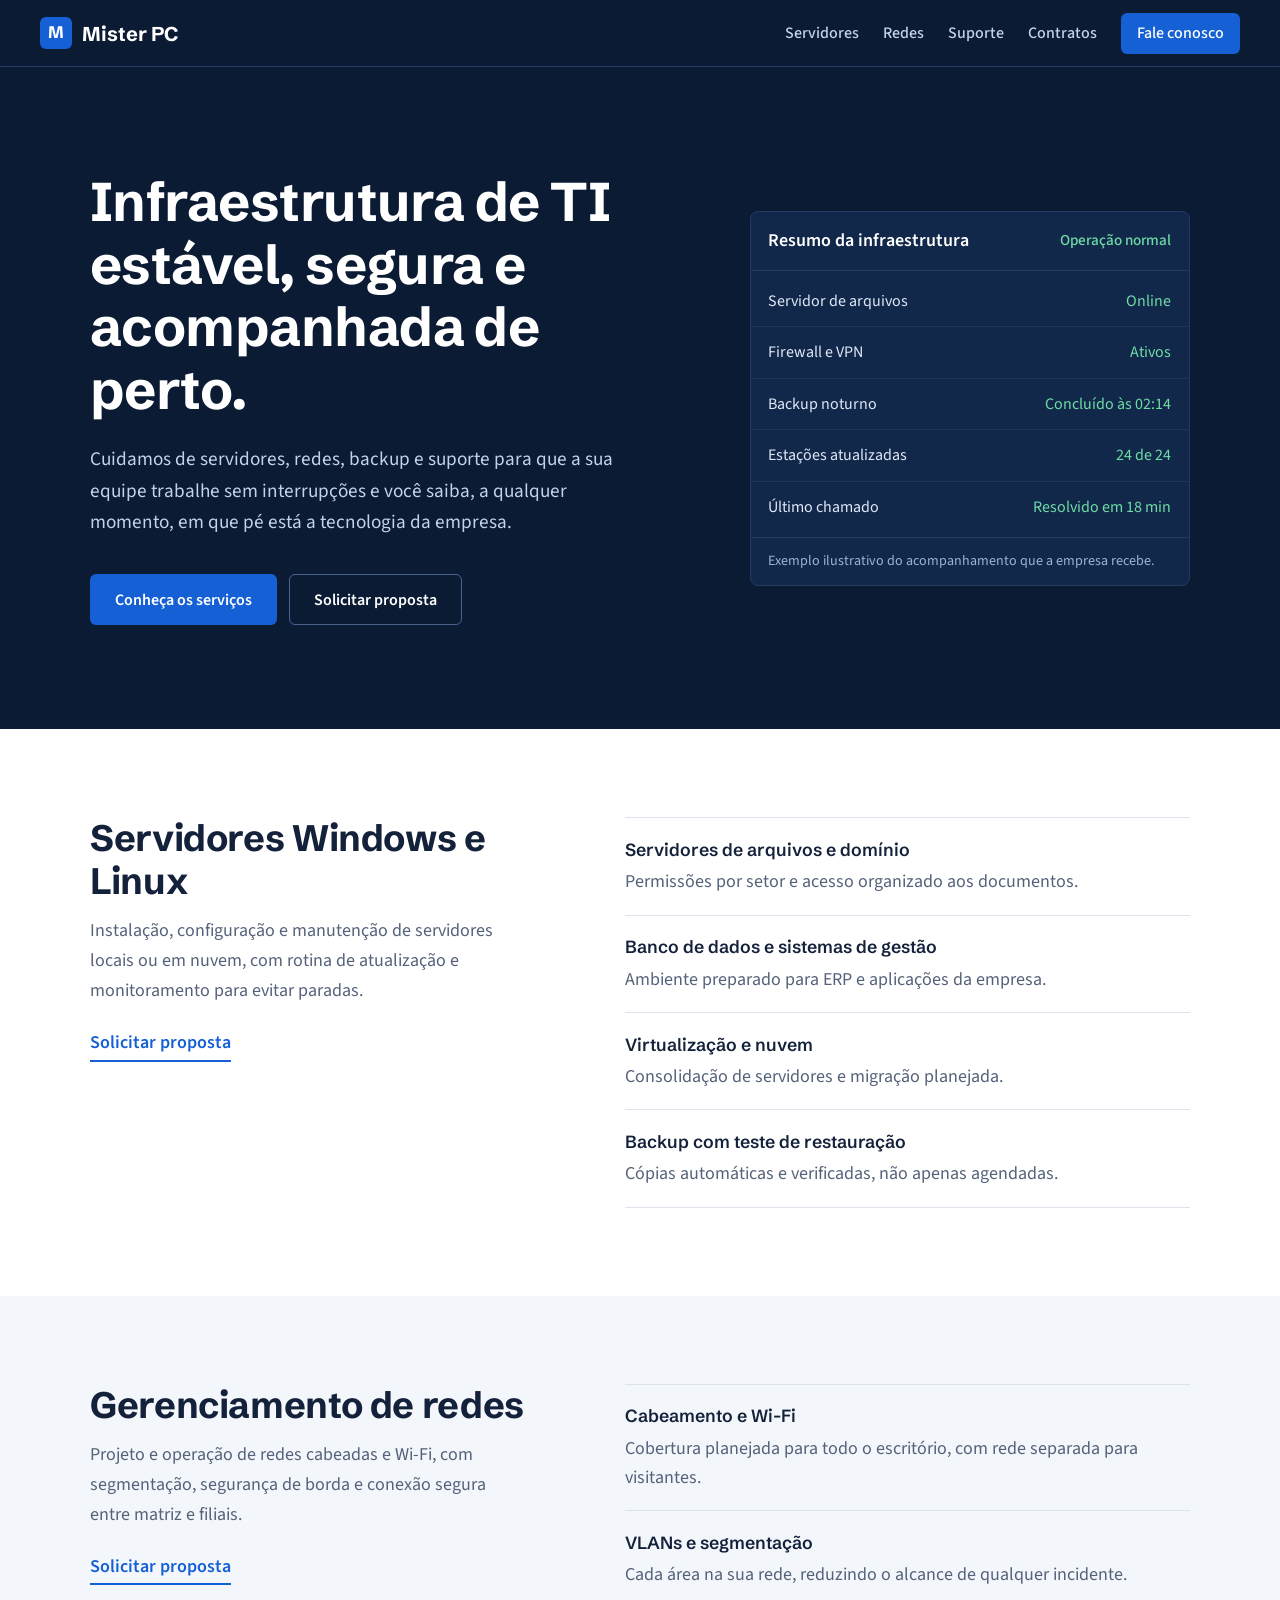
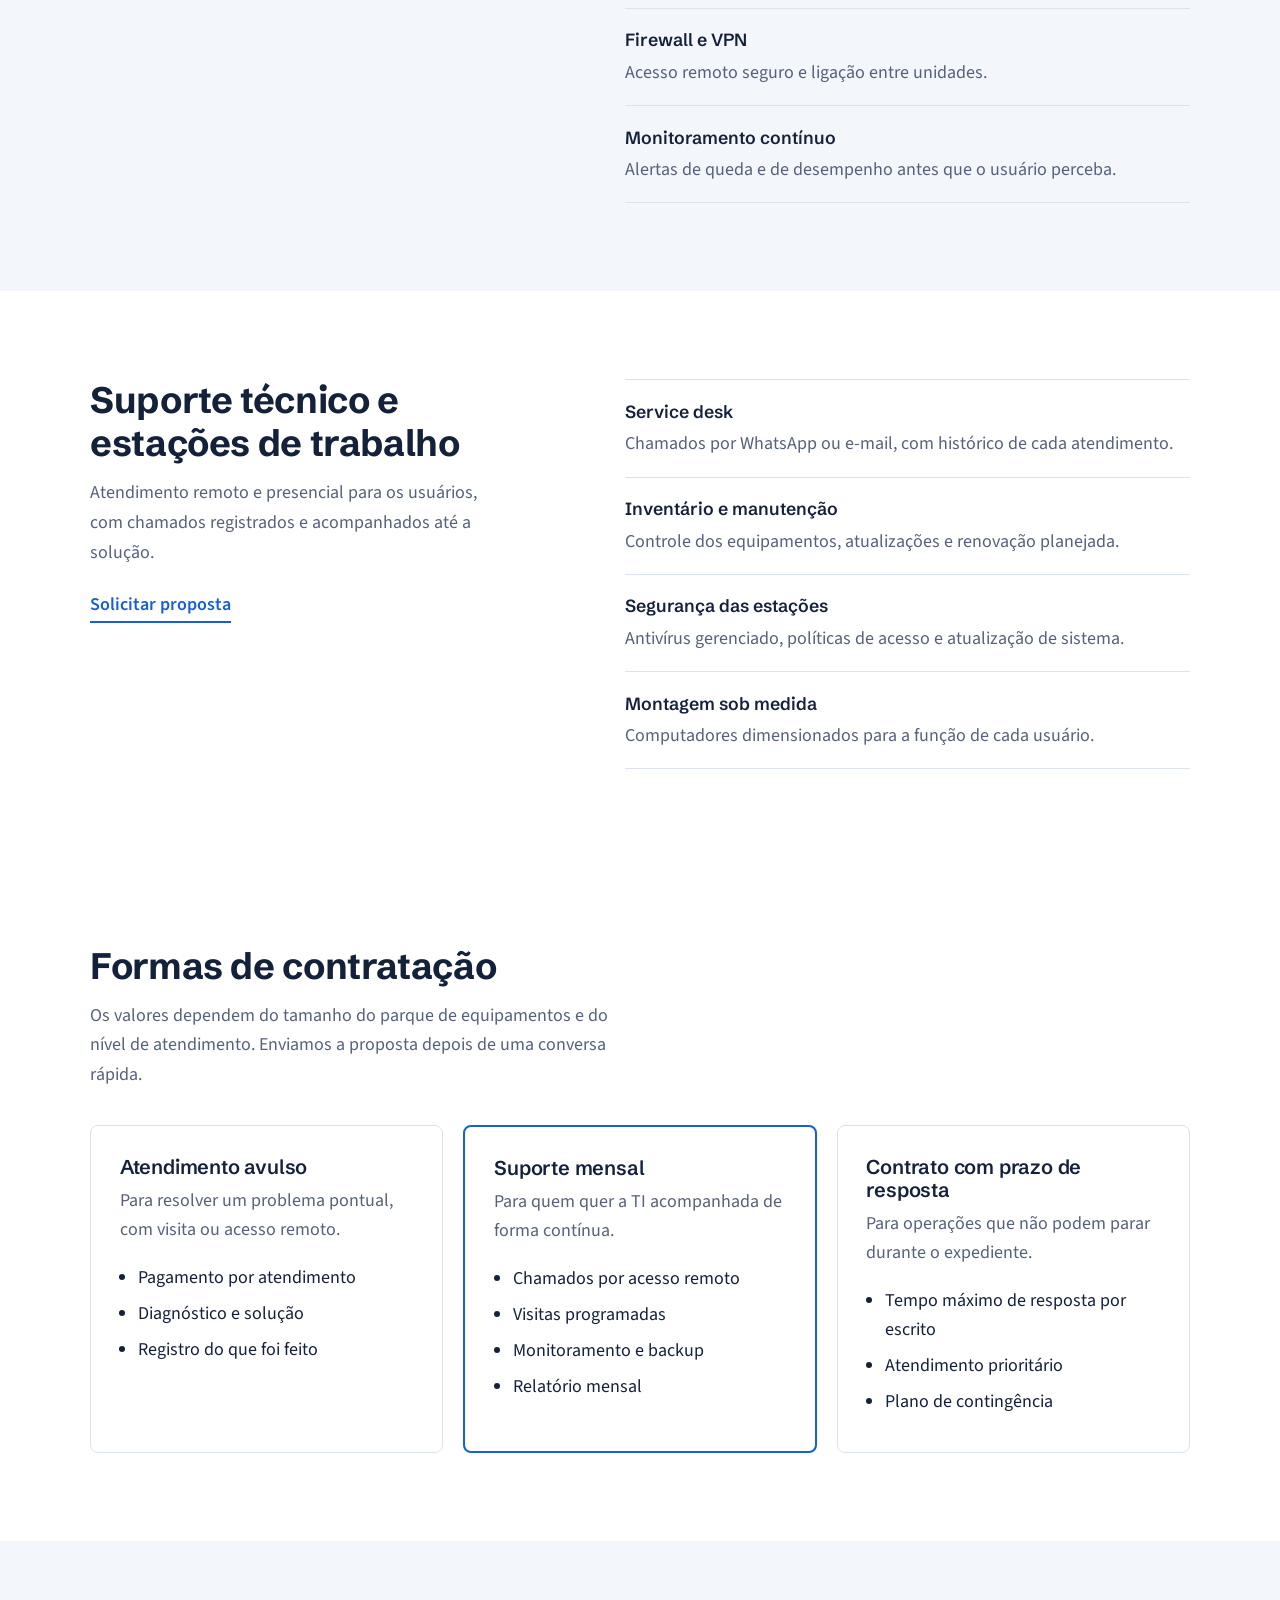
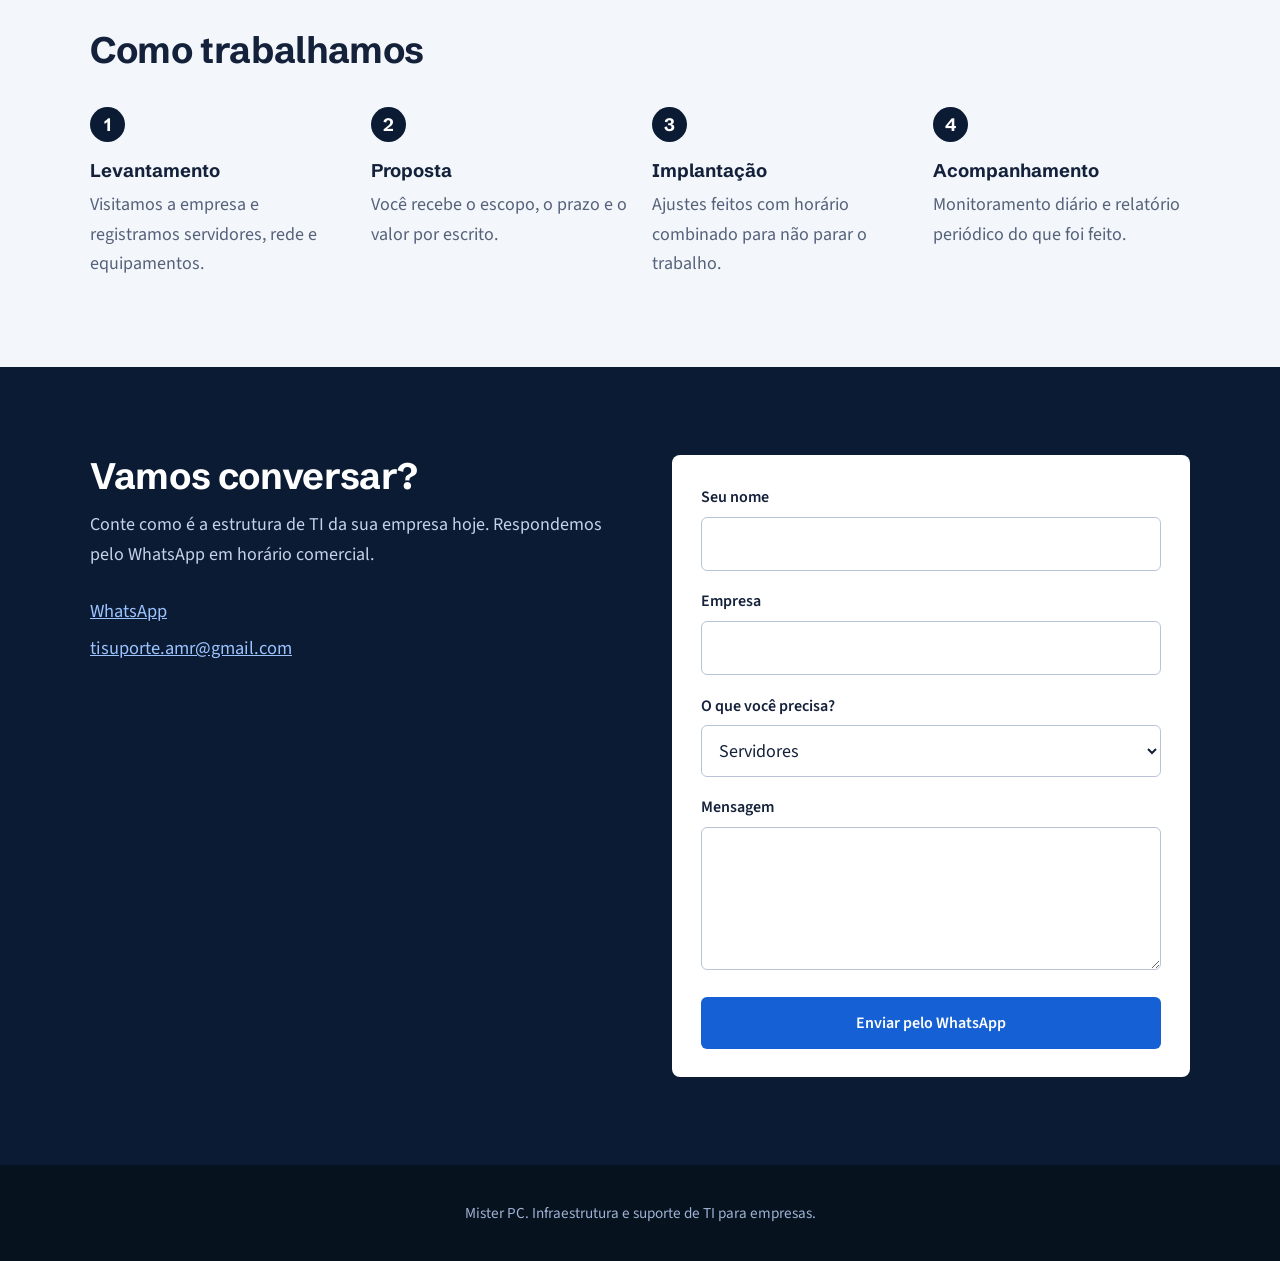
==== commit 30021c22: "Redesenha site do Mister PC com visual corporativo Co-Authored-By: Claude Sonnet 5.5 <noreply@anthro" ====
--- a/index.html
+++ b/index.html
@@ -3,12 +3,12 @@
 <head>
   <meta charset="utf-8">
   <meta name="viewport" content="width=device-width, initial-scale=1">
-  <title>Mister PC | Suporte de TI para empresas</title>
-  <meta name="description" content="Suporte de TI, redes, servidores e backup para empresas. Atendimento rápido, contrato mensal e montagem de estações de trabalho.">
-  <meta name="theme-color" content="#0a0e1a">
+  <title>Mister PC | Infraestrutura e suporte de TI para empresas</title>
+  <meta name="description" content="Servidores, redes, backup, segurança e suporte técnico para empresas. Contratos mensais com acompanhamento e relatório.">
+  <meta name="theme-color" content="#0b1b33">
   <link rel="preconnect" href="https://fonts.googleapis.com">
   <link rel="preconnect" href="https://fonts.gstatic.com" crossorigin>
-  <link href="https://fonts.googleapis.com/css2?family=Chakra+Petch:wght@600;700&family=IBM+Plex+Sans:wght@400;500;600&display=swap" rel="stylesheet">
+  <link href="https://fonts.googleapis.com/css2?family=Schibsted+Grotesk:wght@500;600;700&family=Source+Sans+3:wght@400;500;600&display=swap" rel="stylesheet">
   <link rel="stylesheet" href="style.css">
 </head>
 <body>
@@ -16,197 +16,177 @@
 
   <header class="topo">
     <a class="marca" href="#inicio" aria-label="Mister PC, início">
-      <span class="marca-icone" aria-hidden="true"></span>Mister PC
+      <span class="marca-icone" aria-hidden="true">M</span>
+      <span>Mister PC</span>
     </a>
     <nav aria-label="Principal">
-      <a href="#servicos">Serviços</a>
-      <a href="#planos">Planos</a>
-      <a href="#montagens">Montagens</a>
-      <a href="#contato" class="nav-contato">Contato</a>
+      <a href="#servidores">Servidores</a>
+      <a href="#redes">Redes</a>
+      <a href="#suporte">Suporte</a>
+      <a href="#contratos">Contratos</a>
+      <a href="#contato" class="nav-contato">Fale conosco</a>
     </nav>
   </header>
 
   <main id="conteudo">
     <section id="inicio" class="hero">
-      <div class="hero-texto">
-        <h1>A TI da sua empresa funcionando sem você precisar pensar nela.</h1>
-        <p class="lead">Suporte técnico, rede, servidores e backup para pequenas e médias empresas. Você abre o chamado, a gente resolve e mostra o que foi feito.</p>
-        <div class="acoes">
-          <a class="botao" data-whatsapp href="#contato">Pedir orçamento no WhatsApp</a>
-          <a class="botao-sec" href="#servicos">Ver serviços</a>
+      <div class="hero-in">
+        <div class="hero-texto">
+          <h1>Infraestrutura de TI estável, segura e acompanhada de perto.</h1>
+          <p class="lead">Cuidamos de servidores, redes, backup e suporte para que a sua equipe trabalhe sem interrupções e você saiba, a qualquer momento, em que pé está a tecnologia da empresa.</p>
+          <div class="acoes">
+            <a class="botao" href="#servidores">Conheça os serviços</a>
+            <a class="botao-sec" data-whatsapp href="#contato">Solicitar proposta</a>
+          </div>
         </div>
-      </div>
 
-      <figure class="painel" aria-label="Exemplo de painel de monitoramento">
-        <div class="painel-topo">
-          <span class="ponto" aria-hidden="true"></span>
-          <span>Rede da empresa</span>
-          <span class="painel-estado">Tudo operando</span>
-        </div>
-        <ul class="painel-lista" id="painel">
-          <li><span class="item">Servidor de arquivos</span><span class="ok">online</span></li>
-          <li><span class="item">Firewall</span><span class="ok">ativo</span></li>
-          <li><span class="item">Backup noturno</span><span class="ok">concluído às 02:14</span></li>
-          <li><span class="item">Estações atualizadas</span><span class="ok">24 de 24</span></li>
-          <li><span class="item">Antivírus</span><span class="ok">sem ameaças</span></li>
-          <li><span class="item">Último chamado</span><span class="ok">resolvido em 18 min</span></li>
-        </ul>
-        <figcaption>Exemplo ilustrativo do tipo de acompanhamento que você recebe.</figcaption>
-      </figure>
-    </section>
-
-    <section id="servicos" class="secao">
-      <h2>O que a Mister PC cuida</h2>
-      <p class="intro">Do computador de cada funcionário ao servidor da sala dos fundos.</p>
-      <dl class="ficha">
-        <div class="linha">
-          <dt>Suporte técnico</dt>
-          <dd>Atendimento remoto e presencial para estações, impressoras e sistemas. Chamado aberto, chamado acompanhado até o fim.</dd>
-        </div>
-        <div class="linha">
-          <dt>Redes e Wi-Fi</dt>
-          <dd>Projeto, cabeamento, roteadores e VLANs. Wi-Fi que cobre o escritório inteiro e separa a rede dos visitantes.</dd>
-        </div>
-        <div class="linha">
-          <dt>Servidores</dt>
-          <dd>Instalação, manutenção e atualização de servidores Windows e Linux, locais ou em nuvem.</dd>
-        </div>
-        <div class="linha">
-          <dt>Backup e recuperação</dt>
-          <dd>Cópias automáticas com teste de restauração. Se algo falhar, você recupera os arquivos no mesmo dia.</dd>
-        </div>
-        <div class="linha">
-          <dt>Segurança</dt>
-          <dd>Firewall, antivírus, controle de acessos e VPN para quem trabalha de casa ou de filiais.</dd>
-        </div>
-        <div class="linha">
-          <dt>Montagem de estações</dt>
-          <dd>Computadores de trabalho montados sob medida, instalados e configurados no seu escritório.</dd>
-        </div>
-      </dl>
-    </section>
-
-    <section id="planos" class="secao">
-      <h2>Como contratar</h2>
-      <p class="intro">Três formas de trabalhar. Os valores saem depois de uma conversa rápida sobre o tamanho da sua empresa.</p>
-      <div class="planos">
-        <article class="plano">
-          <h3>Atendimento avulso</h3>
-          <p class="plano-valor">Sob consulta</p>
-          <ul>
-            <li>Chamado pontual, remoto ou presencial</li>
-            <li>Pagamento por atendimento</li>
-            <li>Ideal para resolver um problema específico</li>
+        <figure class="painel" aria-label="Exemplo de relatório de acompanhamento">
+          <div class="painel-topo">
+            <span>Resumo da infraestrutura</span>
+            <span class="painel-estado">Operação normal</span>
+          </div>
+          <ul class="painel-lista" id="painel">
+            <li><span>Servidor de arquivos</span><span class="ok">Online</span></li>
+            <li><span>Firewall e VPN</span><span class="ok">Ativos</span></li>
+            <li><span>Backup noturno</span><span class="ok">Concluído às 02:14</span></li>
+            <li><span>Estações atualizadas</span><span class="ok">24 de 24</span></li>
+            <li><span>Último chamado</span><span class="ok">Resolvido em 18 min</span></li>
           </ul>
-        </article>
-        <article class="plano plano-destaque">
-          <h3>Suporte mensal</h3>
-          <p class="plano-valor">Sob consulta</p>
-          <ul>
-            <li>Chamados ilimitados por acesso remoto</li>
-            <li>Visitas programadas ao escritório</li>
-            <li>Monitoramento e backup incluídos</li>
-            <li>Relatório mensal do que foi feito</li>
-          </ul>
-        </article>
-        <article class="plano">
-          <h3>Contrato com prazo de resposta</h3>
-          <p class="plano-valor">Sob consulta</p>
-          <ul>
-            <li>Tempo máximo de resposta por escrito</li>
-            <li>Atendimento prioritário</li>
-            <li>Para empresas que não podem parar</li>
-          </ul>
-        </article>
+          <figcaption>Exemplo ilustrativo do acompanhamento que a empresa recebe.</figcaption>
+        </figure>
       </div>
     </section>
 
-    <section id="como" class="secao">
-      <h2>Como o atendimento funciona</h2>
-      <ol class="passos">
-        <li><strong>Você chama.</strong> Pelo WhatsApp ou e-mail, descrevendo o problema.</li>
-        <li><strong>Diagnóstico.</strong> A gente acessa a máquina ou vai até você e identifica a causa.</li>
-        <li><strong>Solução.</strong> O problema é resolvido e você recebe o registro do que foi feito.</li>
-        <li><strong>Acompanhamento.</strong> Depois do chamado, conferimos se tudo continua funcionando.</li>
-      </ol>
+    <section id="servidores" class="servico">
+      <div class="col">
+        <h2>Servidores Windows e Linux</h2>
+        <p>Instalação, configuração e manutenção de servidores locais ou em nuvem, com rotina de atualização e monitoramento para evitar paradas.</p>
+        <a class="link" data-whatsapp href="#contato">Solicitar proposta</a>
+      </div>
+      <ul class="itens">
+        <li><strong>Servidores de arquivos e domínio</strong>Permissões por setor e acesso organizado aos documentos.</li>
+        <li><strong>Banco de dados e sistemas de gestão</strong>Ambiente preparado para ERP e aplicações da empresa.</li>
+        <li><strong>Virtualização e nuvem</strong>Consolidação de servidores e migração planejada.</li>
+        <li><strong>Backup com teste de restauração</strong>Cópias automáticas e verificadas, não apenas agendadas.</li>
+      </ul>
     </section>
 
-    <section id="montagens" class="secao">
-      <h2>Configurações de exemplo</h2>
-      <p class="intro">Cada estação é montada para o trabalho de quem vai usar. Estas são três configurações-base; ajustamos ao seu orçamento.</p>
-      <!-- Troque estes exemplos pelas montagens reais do Mister PC (com fotos, se quiser). -->
-      <div class="fichas-pc">
-        <article class="pc">
-          <h3>Escritório</h3>
-          <p>Planilhas, sistema de gestão e e-mail, sem lentidão.</p>
-          <dl>
-            <dt>Processador</dt><dd>Intel Core i5 ou Ryzen 5</dd>
-            <dt>Memória</dt><dd>16 GB</dd>
-            <dt>Armazenamento</dt><dd>SSD de 512 GB</dd>
-            <dt>Vídeo</dt><dd>Integrado</dd>
-          </dl>
-        </article>
-        <article class="pc">
-          <h3>Projetos e design</h3>
-          <p>Edição de imagem, CAD e vários programas abertos ao mesmo tempo.</p>
-          <dl>
-            <dt>Processador</dt><dd>Intel Core i7 ou Ryzen 7</dd>
-            <dt>Memória</dt><dd>32 GB</dd>
-            <dt>Armazenamento</dt><dd>SSD de 1 TB</dd>
-            <dt>Vídeo</dt><dd>Placa dedicada</dd>
-          </dl>
-        </article>
-        <article class="pc">
-          <h3>Servidor pequeno</h3>
-          <p>Arquivos, banco de dados e sistema da empresa na rede local.</p>
-          <dl>
-            <dt>Processador</dt><dd>Xeon ou Ryzen com ECC</dd>
-            <dt>Memória</dt><dd>64 GB</dd>
-            <dt>Armazenamento</dt><dd>SSDs em RAID 1</dd>
-            <dt>Energia</dt><dd>Nobreak dimensionado</dd>
-          </dl>
-        </article>
+    <section id="redes" class="servico servico-alt">
+      <div class="col">
+        <h2>Gerenciamento de redes</h2>
+        <p>Projeto e operação de redes cabeadas e Wi-Fi, com segmentação, segurança de borda e conexão segura entre matriz e filiais.</p>
+        <a class="link" data-whatsapp href="#contato">Solicitar proposta</a>
+      </div>
+      <ul class="itens">
+        <li><strong>Cabeamento e Wi-Fi</strong>Cobertura planejada para todo o escritório, com rede separada para visitantes.</li>
+        <li><strong>VLANs e segmentação</strong>Cada área na sua rede, reduzindo o alcance de qualquer incidente.</li>
+        <li><strong>Firewall e VPN</strong>Acesso remoto seguro e ligação entre unidades.</li>
+        <li><strong>Monitoramento contínuo</strong>Alertas de queda e de desempenho antes que o usuário perceba.</li>
+      </ul>
+    </section>
+
+    <section id="suporte" class="servico">
+      <div class="col">
+        <h2>Suporte técnico e estações de trabalho</h2>
+        <p>Atendimento remoto e presencial para os usuários, com chamados registrados e acompanhados até a solução.</p>
+        <a class="link" data-whatsapp href="#contato">Solicitar proposta</a>
+      </div>
+      <ul class="itens">
+        <li><strong>Service desk</strong>Chamados por WhatsApp ou e-mail, com histórico de cada atendimento.</li>
+        <li><strong>Inventário e manutenção</strong>Controle dos equipamentos, atualizações e renovação planejada.</li>
+        <li><strong>Segurança das estações</strong>Antivírus gerenciado, políticas de acesso e atualização de sistema.</li>
+        <li><strong>Montagem sob medida</strong>Computadores dimensionados para a função de cada usuário.</li>
+      </ul>
+    </section>
+
+    <section id="contratos" class="bloco">
+      <div class="bloco-in">
+        <h2>Formas de contratação</h2>
+        <p class="intro">Os valores dependem do tamanho do parque de equipamentos e do nível de atendimento. Enviamos a proposta depois de uma conversa rápida.</p>
+        <div class="planos">
+          <article class="plano">
+            <h3>Atendimento avulso</h3>
+            <p>Para resolver um problema pontual, com visita ou acesso remoto.</p>
+            <ul>
+              <li>Pagamento por atendimento</li>
+              <li>Diagnóstico e solução</li>
+              <li>Registro do que foi feito</li>
+            </ul>
+          </article>
+          <article class="plano plano-destaque">
+            <h3>Suporte mensal</h3>
+            <p>Para quem quer a TI acompanhada de forma contínua.</p>
+            <ul>
+              <li>Chamados por acesso remoto</li>
+              <li>Visitas programadas</li>
+              <li>Monitoramento e backup</li>
+              <li>Relatório mensal</li>
+            </ul>
+          </article>
+          <article class="plano">
+            <h3>Contrato com prazo de resposta</h3>
+            <p>Para operações que não podem parar durante o expediente.</p>
+            <ul>
+              <li>Tempo máximo de resposta por escrito</li>
+              <li>Atendimento prioritário</li>
+              <li>Plano de contingência</li>
+            </ul>
+          </article>
+        </div>
       </div>
     </section>
 
-    <section id="contato" class="secao contato">
-      <div>
-        <h2>Fale com o Mister PC</h2>
-        <p class="intro">Conte o que está acontecendo. A resposta vem pelo WhatsApp, em horário comercial.</p>
-        <p class="contato-dados">
-          <a data-whatsapp href="#contato">WhatsApp</a><br>
-          <a data-email href="mailto:tisuporte.amr@gmail.com">tisuporte.amr@gmail.com</a>
-        </p>
+    <section id="metodo" class="bloco bloco-claro">
+      <div class="bloco-in">
+        <h2>Como trabalhamos</h2>
+        <ol class="passos">
+          <li><strong>Levantamento</strong>Visitamos a empresa e registramos servidores, rede e equipamentos.</li>
+          <li><strong>Proposta</strong>Você recebe o escopo, o prazo e o valor por escrito.</li>
+          <li><strong>Implantação</strong>Ajustes feitos com horário combinado para não parar o trabalho.</li>
+          <li><strong>Acompanhamento</strong>Monitoramento diário e relatório periódico do que foi feito.</li>
+        </ol>
       </div>
+    </section>
 
-      <form id="form" class="form">
-        <label for="nome">Seu nome</label>
-        <input id="nome" name="nome" autocomplete="name" required>
+    <section id="contato" class="bloco bloco-escuro">
+      <div class="bloco-in contato">
+        <div>
+          <h2>Vamos conversar?</h2>
+          <p class="intro">Conte como é a estrutura de TI da sua empresa hoje. Respondemos pelo WhatsApp em horário comercial.</p>
+          <p class="contato-dados">
+            <a data-whatsapp href="#contato">WhatsApp</a><br>
+            <a data-email href="mailto:tisuporte.amr@gmail.com">tisuporte.amr@gmail.com</a>
+          </p>
+        </div>
 
-        <label for="empresa">Empresa</label>
-        <input id="empresa" name="empresa" autocomplete="organization">
+        <form id="form" class="form">
+          <label for="nome">Seu nome</label>
+          <input id="nome" name="nome" autocomplete="name" required>
 
-        <label for="assunto">O que você precisa?</label>
-        <select id="assunto" name="assunto">
-          <option>Suporte técnico</option>
-          <option>Rede e Wi-Fi</option>
-          <option>Servidor</option>
-          <option>Backup</option>
-          <option>Segurança</option>
-          <option>Montagem de estações</option>
-          <option>Outro assunto</option>
-        </select>
+          <label for="empresa">Empresa</label>
+          <input id="empresa" name="empresa" autocomplete="organization">
 
-        <label for="mensagem">Mensagem</label>
-        <textarea id="mensagem" name="mensagem" rows="4"></textarea>
+          <label for="assunto">O que você precisa?</label>
+          <select id="assunto" name="assunto">
+            <option>Servidores</option>
+            <option>Redes e Wi-Fi</option>
+            <option>Suporte técnico</option>
+            <option>Backup e segurança</option>
+            <option>Montagem de estações</option>
+            <option>Outro assunto</option>
+          </select>
 
-        <button class="botao" type="submit">Enviar pelo WhatsApp</button>
-      </form>
+          <label for="mensagem">Mensagem</label>
+          <textarea id="mensagem" name="mensagem" rows="4"></textarea>
+
+          <button class="botao" type="submit">Enviar pelo WhatsApp</button>
+        </form>
+      </div>
     </section>
   </main>
 
   <footer class="rodape">
-    <p>Mister PC. Suporte de TI para empresas.</p>
+    <p>Mister PC. Infraestrutura e suporte de TI para empresas.</p>
   </footer>
 
   <script src="script.js"></script>
--- a/style.css
+++ b/style.css
@@ -1,210 +1,169 @@
 :root {
-  --bg: #0a0e1a;
-  --panel: #111830;
-  --panel-2: #172041;
-  --line: #243059;
-  --text: #e7ebf7;
-  --muted: #9ba6c9;
-  --accent: #6d5efc;
-  --accent-soft: #a89fff;
-  --ok: #4ade80;
-  --radius: 10px;
-  --corpo: "IBM Plex Sans", system-ui, -apple-system, "Segoe UI", Roboto, sans-serif;
-  --titulo: "Chakra Petch", "IBM Plex Sans", system-ui, sans-serif;
+  --navy: #0b1b33;
+  --navy-2: #12284a;
+  --navy-line: #243a60;
+  --ink: #14213a;
+  --muted: #55627a;
+  --paper: #ffffff;
+  --mist: #f3f6fa;
+  --line: #dde3ec;
+  --blue: #1560d4;
+  --blue-dark: #0f4cac;
+  --sky: #8fb8ff;
+  --ok: #1f9d63;
+  --corpo: "Source Sans 3", system-ui, -apple-system, "Segoe UI", Roboto, sans-serif;
+  --titulo: "Schibsted Grotesk", "Source Sans 3", system-ui, sans-serif;
 }
 
 * { box-sizing: border-box; }
-html { scroll-behavior: smooth; scroll-padding-top: 5rem; }
+html { scroll-behavior: smooth; scroll-padding-top: 4.5rem; }
 body {
-  margin: 0;
-  background: var(--bg);
-  color: var(--text);
-  font-family: var(--corpo);
-  font-size: 1.0625rem;
-  line-height: 1.65;
+  margin: 0; background: var(--paper); color: var(--ink);
+  font-family: var(--corpo); font-size: 1.125rem; line-height: 1.65;
 }
-a { color: var(--accent-soft); }
-a:hover { color: #fff; }
-:focus-visible { outline: 3px solid var(--accent-soft); outline-offset: 3px; border-radius: 4px; }
-
-h1, h2, h3 { font-family: var(--titulo); line-height: 1.15; margin: 0; letter-spacing: 0; }
-h1 { font-size: clamp(2.1rem, 5.2vw, 3.6rem); font-weight: 700; }
-h2 { font-size: clamp(1.6rem, 3.4vw, 2.2rem); font-weight: 700; margin-bottom: .5rem; }
-h3 { font-size: 1.2rem; font-weight: 600; }
+a { color: var(--blue); }
+a:hover { color: var(--blue-dark); }
+:focus-visible { outline: 3px solid #5b9bff; outline-offset: 3px; border-radius: 4px; }
+h1, h2, h3 { font-family: var(--titulo); line-height: 1.15; margin: 0; letter-spacing: -0.01em; }
+h1 { font-size: clamp(2.1rem, 4.8vw, 3.4rem); font-weight: 700; }
+h2 { font-size: clamp(1.7rem, 3.2vw, 2.3rem); font-weight: 700; }
+h3 { font-size: 1.25rem; font-weight: 600; }
 p { margin: 0; }
 
-.pular {
-  position: absolute; left: -999px; top: 0;
-  background: var(--accent); color: #fff; padding: .6rem 1rem; z-index: 20;
-}
+.pular { position: absolute; left: -999px; top: 0; background: var(--blue); color: #fff; padding: .6rem 1rem; z-index: 30; }
 .pular:focus { left: 0; }
 
 /* topo */
 .topo {
-  position: sticky; top: 0; z-index: 10;
+  position: sticky; top: 0; z-index: 20;
   display: flex; justify-content: space-between; align-items: center; gap: 1rem;
-  padding: .85rem clamp(1rem, 4vw, 2.5rem);
-  background: rgba(10, 14, 26, .92);
-  backdrop-filter: blur(8px);
-  border-bottom: 1px solid var(--line);
+  padding: .8rem clamp(1rem, 4vw, 2.5rem);
+  background: var(--navy); border-bottom: 1px solid var(--navy-line);
 }
-.marca {
-  display: inline-flex; align-items: center; gap: .6rem;
-  font-family: var(--titulo); font-weight: 700; font-size: 1.25rem;
-  color: var(--text); text-decoration: none;
+.marca { display: inline-flex; align-items: center; gap: .65rem; color: #fff; text-decoration: none; font-family: var(--titulo); font-weight: 700; font-size: 1.25rem; }
+.marca-icone {
+  width: 2rem; height: 2rem; display: grid; place-items: center;
+  background: var(--blue); color: #fff; border-radius: 6px; font-size: 1.05rem;
 }
-.marca-icone {
-  width: 1.15rem; height: 1.15rem; border-radius: 4px;
-  background: linear-gradient(135deg, var(--accent), #38bdf8);
-  box-shadow: 0 0 14px rgba(109, 94, 252, .6);
-}
-.topo nav { display: flex; align-items: center; gap: 1.25rem; }
-.topo nav a { color: var(--muted); text-decoration: none; font-weight: 500; }
+.topo nav { display: flex; align-items: center; gap: 1.5rem; }
+.topo nav a { color: #c5d2ea; text-decoration: none; font-weight: 500; font-size: 1rem; }
 .topo nav a:hover { color: #fff; }
-.topo nav .nav-contato {
-  color: #fff; background: var(--accent);
-  padding: .4rem .9rem; border-radius: 999px;
-}
-@media (max-width: 640px) {
-  .topo nav a:not(.nav-contato) { display: none; }
-}
-
-/* layout */
-main { max-width: 1120px; margin: 0 auto; padding: 0 clamp(1rem, 4vw, 2.5rem); }
-.secao { padding: clamp(3rem, 7vw, 5.5rem) 0; border-top: 1px solid var(--line); }
-.intro { color: var(--muted); max-width: 60ch; margin-bottom: 2rem; }
+.topo nav .nav-contato { color: #fff; background: var(--blue); padding: .45rem 1rem; border-radius: 6px; }
+.topo nav .nav-contato:hover { background: var(--blue-dark); }
+@media (max-width: 820px) { .topo nav a:not(.nav-contato) { display: none; } }
 
 /* hero */
-.hero {
-  display: grid; grid-template-columns: 1.1fr .9fr; gap: clamp(2rem, 5vw, 4rem);
-  align-items: center; padding: clamp(3rem, 8vw, 6rem) 0;
+.hero { background: var(--navy); color: #fff; }
+.hero-in {
+  max-width: 1180px; margin: 0 auto;
+  padding: clamp(3.5rem, 9vw, 6.5rem) clamp(1rem, 4vw, 2.5rem);
+  display: grid; grid-template-columns: 1.15fr .85fr; gap: clamp(2rem, 5vw, 4.5rem); align-items: center;
 }
-.hero-texto h1 { max-width: 16ch; }
-.lead { margin-top: 1.25rem; color: var(--muted); max-width: 52ch; font-size: 1.15rem; }
-.acoes { display: flex; flex-wrap: wrap; gap: .75rem; margin-top: 2rem; }
+.hero-texto h1 { max-width: 17ch; }
+.lead { margin-top: 1.4rem; color: #c5d2ea; max-width: 54ch; font-size: 1.2rem; }
+.acoes { display: flex; flex-wrap: wrap; gap: .75rem; margin-top: 2.2rem; }
 .botao, .botao-sec {
-  display: inline-block; font: 600 1rem var(--corpo);
-  padding: .85rem 1.4rem; border-radius: 8px; text-decoration: none; cursor: pointer;
-  border: 1px solid transparent;
+  display: inline-block; font: 600 1rem var(--corpo); text-decoration: none; cursor: pointer;
+  padding: .85rem 1.5rem; border-radius: 6px; border: 1px solid transparent;
 }
-.botao { background: var(--accent); color: #fff; }
-.botao:hover { background: #5b4be8; color: #fff; }
-.botao-sec { color: var(--text); border-color: var(--line); background: transparent; }
-.botao-sec:hover { border-color: var(--accent-soft); color: #fff; }
-@media (max-width: 860px) {
-  .hero { grid-template-columns: 1fr; }
+.botao { background: var(--blue); color: #fff; }
+.botao:hover { background: var(--blue-dark); color: #fff; }
+.botao-sec { color: #fff; border-color: #4a6290; }
+.botao-sec:hover { border-color: #fff; color: #fff; }
+@media (max-width: 880px) { .hero-in { grid-template-columns: 1fr; } }
+
+/* painel */
+.painel { margin: 0; background: var(--navy-2); border: 1px solid var(--navy-line); border-radius: 8px; overflow: hidden; }
+.painel-topo {
+  display: flex; justify-content: space-between; gap: 1rem; align-items: center;
+  padding: .9rem 1.1rem; border-bottom: 1px solid var(--navy-line); font-weight: 600;
 }
-
-/* painel de monitoramento */
-.painel {
-  margin: 0; background: var(--panel); border: 1px solid var(--line);
-  border-radius: var(--radius); overflow: hidden;
-  box-shadow: 0 0 0 1px rgba(109, 94, 252, .15), 0 20px 50px rgba(0, 0, 0, .4);
-}
-.painel-topo {
-  display: flex; align-items: center; gap: .6rem;
-  padding: .8rem 1rem; background: var(--panel-2); border-bottom: 1px solid var(--line);
-  font-weight: 600;
-}
-.painel-estado { margin-left: auto; color: var(--ok); font-weight: 500; font-size: .95rem; }
-.ponto {
-  width: .6rem; height: .6rem; border-radius: 50%; background: var(--ok);
-  box-shadow: 0 0 0 0 rgba(74, 222, 128, .6);
-  animation: pulso 2.2s ease-out infinite;
-}
-@keyframes pulso {
-  70% { box-shadow: 0 0 0 .5rem rgba(74, 222, 128, 0); }
-  100% { box-shadow: 0 0 0 0 rgba(74, 222, 128, 0); }
-}
-.painel-lista { list-style: none; margin: 0; padding: .4rem 0; }
+.painel-estado { color: #6fdca5; font-weight: 500; font-size: .95rem; }
+.painel-lista { list-style: none; margin: 0; padding: .3rem 0; }
 .painel-lista li {
   display: flex; justify-content: space-between; gap: 1rem;
-  padding: .7rem 1rem; border-bottom: 1px solid rgba(36, 48, 89, .6);
-  font-size: .98rem;
+  padding: .75rem 1.1rem; border-bottom: 1px solid rgba(36, 58, 96, .7);
+  font-size: 1rem; color: #dfe8f7;
+  transition: opacity .4s ease, transform .4s ease;
 }
 .painel-lista li:last-child { border-bottom: 0; }
-.painel-lista .ok { color: var(--ok); text-align: right; }
+.painel-lista .ok { color: #6fdca5; text-align: right; }
 .painel-lista li.oculto { opacity: 0; transform: translateY(4px); }
-.painel-lista li { transition: opacity .35s ease, transform .35s ease; }
-.painel figcaption { padding: .75rem 1rem; color: var(--muted); font-size: .85rem; border-top: 1px solid var(--line); }
+.painel figcaption { padding: .75rem 1.1rem; border-top: 1px solid var(--navy-line); color: #9fb2d3; font-size: .88rem; }
 
-/* serviços: ficha técnica */
-.ficha { margin: 0; border: 1px solid var(--line); border-radius: var(--radius); overflow: hidden; background: var(--panel); }
-.ficha .linha {
-  display: grid; grid-template-columns: 14rem 1fr; gap: 1.5rem;
-  padding: 1.15rem 1.4rem; border-top: 1px solid var(--line);
+/* serviços */
+.servico {
+  max-width: 1180px; margin: 0 auto;
+  padding: clamp(3.5rem, 7vw, 5.5rem) clamp(1rem, 4vw, 2.5rem);
+  display: grid; grid-template-columns: 1fr 1.2fr; gap: clamp(2rem, 5vw, 4.5rem); align-items: start;
 }
-.ficha .linha:first-child { border-top: 0; }
-.ficha dt { font-family: var(--titulo); font-weight: 600; font-size: 1.1rem; }
-.ficha dd { margin: 0; color: var(--muted); max-width: 62ch; }
-@media (max-width: 720px) {
-  .ficha .linha { grid-template-columns: 1fr; gap: .3rem; }
+#redes { max-width: none; background: var(--mist); }
+.servico-alt {
+  /* faixa clara de ponta a ponta, conteúdo centralizado */
+  padding-left: max(clamp(1rem, 4vw, 2.5rem), calc((100% - 1180px) / 2 + clamp(1rem, 4vw, 2.5rem)));
+  padding-right: max(clamp(1rem, 4vw, 2.5rem), calc((100% - 1180px) / 2 + clamp(1rem, 4vw, 2.5rem)));
 }
+.col p { margin-top: .9rem; color: var(--muted); max-width: 46ch; }
+.link { display: inline-block; margin-top: 1.4rem; font-weight: 600; text-decoration: none; border-bottom: 2px solid var(--blue); padding-bottom: 2px; }
+.itens { list-style: none; margin: 0; padding: 0; display: grid; gap: 0; border-top: 1px solid var(--line); }
+.itens li { padding: 1.1rem 0; border-bottom: 1px solid var(--line); color: var(--muted); }
+.itens strong { display: block; color: var(--ink); font-family: var(--titulo); font-size: 1.1rem; font-weight: 600; margin-bottom: .15rem; }
+@media (max-width: 820px) { .servico { grid-template-columns: 1fr; } }
 
-/* planos */
-.planos { display: grid; grid-template-columns: repeat(3, 1fr); gap: 1rem; align-items: stretch; }
-.plano {
-  padding: 1.6rem; background: var(--panel); border: 1px solid var(--line); border-radius: var(--radius);
+/* blocos */
+.bloco { padding: clamp(3.5rem, 7vw, 5.5rem) 0; }
+.bloco-in { max-width: 1180px; margin: 0 auto; padding: 0 clamp(1rem, 4vw, 2.5rem); }
+.bloco-claro { background: var(--mist); }
+.bloco-escuro { background: var(--navy); color: #fff; }
+.intro { margin-top: .8rem; color: var(--muted); max-width: 58ch; }
+.bloco-escuro .intro { color: #c5d2ea; }
+
+.planos { display: grid; grid-template-columns: repeat(3, 1fr); gap: 1.25rem; margin-top: 2.2rem; }
+.plano { padding: 1.8rem; background: var(--paper); border: 1px solid var(--line); border-radius: 8px; }
+.plano > p { margin: .5rem 0 1.1rem; color: var(--muted); }
+.plano ul { margin: 0; padding-left: 1.15rem; }
+.plano li { margin-bottom: .4rem; }
+.plano-destaque { border: 2px solid var(--blue); }
+@media (max-width: 880px) { .planos { grid-template-columns: 1fr; } }
+
+.passos {
+  list-style: none; counter-reset: passo; margin: 2.2rem 0 0; padding: 0;
+  display: grid; grid-template-columns: repeat(4, 1fr); gap: 1.5rem;
 }
-.plano-destaque { background: var(--panel-2); border-color: var(--accent); box-shadow: 0 0 0 1px var(--accent); }
-.plano-valor { color: var(--accent-soft); font-weight: 600; margin: .4rem 0 1rem; }
-.plano ul { margin: 0; padding-left: 1.1rem; color: var(--muted); }
-.plano li { margin-bottom: .5rem; }
-@media (max-width: 860px) { .planos { grid-template-columns: 1fr; } }
-
-/* passos */
-.passos {
-  list-style: none; counter-reset: passo; margin: 1.5rem 0 0; padding: 0;
-  display: grid; grid-template-columns: repeat(4, 1fr); gap: 1.25rem;
+.passos li { counter-increment: passo; position: relative; padding-top: 3.1rem; color: var(--muted); }
+.passos li::before {
+  content: counter(passo); position: absolute; top: 0; left: 0;
+  width: 2.2rem; height: 2.2rem; display: grid; place-items: center;
+  background: var(--navy); color: #fff; border-radius: 50%;
+  font-family: var(--titulo); font-weight: 700;
 }
-.passos li {
-  counter-increment: passo; position: relative; padding-top: 3rem; color: var(--muted);
-}
-.passos li::before {
-  content: counter(passo);
-  position: absolute; top: 0; left: 0;
-  width: 2.2rem; height: 2.2rem; display: grid; place-items: center;
-  font-family: var(--titulo); font-weight: 700; color: #fff;
-  background: var(--accent); border-radius: 50%;
-}
-.passos strong { display: block; color: var(--text); font-family: var(--titulo); font-size: 1.1rem; margin-bottom: .25rem; }
-@media (max-width: 860px) { .passos { grid-template-columns: 1fr 1fr; } }
+.passos strong { display: block; color: var(--ink); font-family: var(--titulo); font-size: 1.15rem; margin-bottom: .2rem; }
+@media (max-width: 880px) { .passos { grid-template-columns: 1fr 1fr; } }
 @media (max-width: 520px) { .passos { grid-template-columns: 1fr; } }
 
-/* configurações de PC */
-.fichas-pc { display: grid; grid-template-columns: repeat(3, 1fr); gap: 1rem; }
-.pc { padding: 1.5rem; background: var(--panel); border: 1px solid var(--line); border-radius: var(--radius); }
-.pc > p { color: var(--muted); margin: .4rem 0 1.1rem; }
-.pc dl { display: grid; grid-template-columns: auto 1fr; gap: .45rem 1rem; margin: 0; font-size: .97rem; }
-.pc dt { color: var(--muted); }
-.pc dd { margin: 0; text-align: right; font-weight: 500; }
-@media (max-width: 860px) { .fichas-pc { grid-template-columns: 1fr; } }
-
 /* contato */
-.contato { display: grid; grid-template-columns: 1fr 1fr; gap: clamp(2rem, 5vw, 4rem); align-items: start; }
-.contato-dados { font-size: 1.1rem; line-height: 2; }
-.form {
-  display: grid; gap: .4rem; padding: 1.6rem;
-  background: var(--panel); border: 1px solid var(--line); border-radius: var(--radius);
-}
-.form label { font-weight: 500; margin-top: .6rem; }
+.contato { display: grid; grid-template-columns: 1fr 1fr; gap: clamp(2rem, 5vw, 4.5rem); align-items: start; }
+.contato-dados { margin-top: 1.5rem; font-size: 1.15rem; line-height: 2; }
+.contato-dados a { color: #9cc3ff; }
+.contato-dados a:hover { color: #fff; }
+.form { display: grid; gap: .4rem; padding: 1.8rem; background: var(--paper); color: var(--ink); border-radius: 8px; }
+.form label { font-weight: 600; margin-top: .7rem; font-size: 1rem; }
 .form label:first-child { margin-top: 0; }
 .form input, .form select, .form textarea {
-  width: 100%; padding: .7rem .8rem; font: inherit; color: var(--text);
-  background: var(--bg); border: 1px solid var(--line); border-radius: 8px;
+  width: 100%; padding: .7rem .8rem; font: inherit; color: var(--ink);
+  background: #fff; border: 1px solid #b9c4d6; border-radius: 6px;
 }
-.form input:focus, .form select:focus, .form textarea:focus { border-color: var(--accent-soft); outline: 2px solid var(--accent-soft); outline-offset: 1px; }
-.form .botao { margin-top: 1.2rem; width: 100%; }
-@media (max-width: 860px) { .contato { grid-template-columns: 1fr; } }
+.form input:focus, .form select:focus, .form textarea:focus { border-color: var(--blue); outline: 2px solid #5b9bff; outline-offset: 1px; }
+.form .botao { margin-top: 1.3rem; width: 100%; }
+@media (max-width: 880px) { .contato { grid-template-columns: 1fr; } }
 
 /* rodapé */
-.rodape { text-align: center; padding: 2.5rem 1rem; color: var(--muted); border-top: 1px solid var(--line); font-size: .95rem; }
+.rodape { background: #07121f; color: #9fb2d3; text-align: center; padding: 2.2rem 1rem; font-size: .95rem; }
 
 /* 404 */
-.nao-encontrada { min-height: 70vh; display: grid; place-content: center; text-align: center; gap: 1rem; }
+.nao-encontrada { min-height: 70vh; display: grid; place-content: center; text-align: center; gap: 1rem; padding: 2rem; }
 
 @media (prefers-reduced-motion: reduce) {
   html { scroll-behavior: auto; }
-  .ponto { animation: none; }
   .painel-lista li, .painel-lista li.oculto { transition: none; opacity: 1; transform: none; }
 }
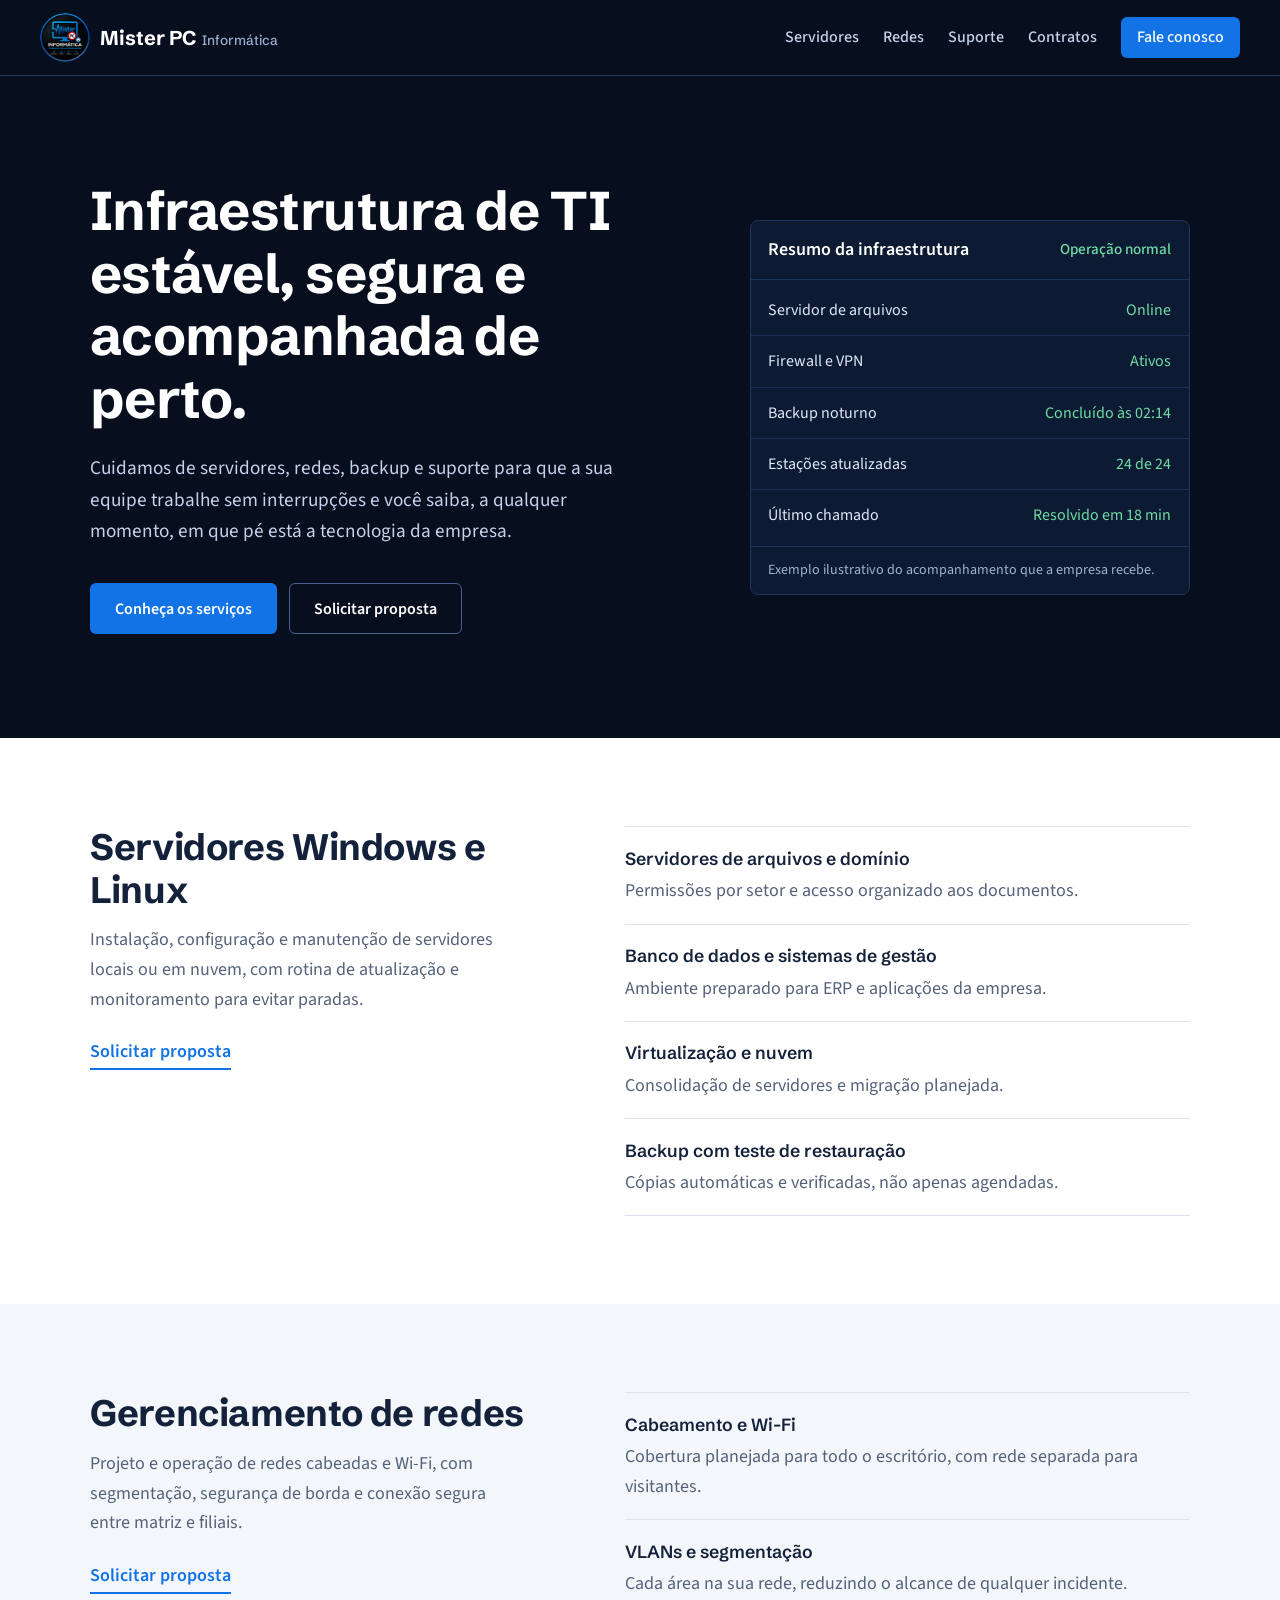
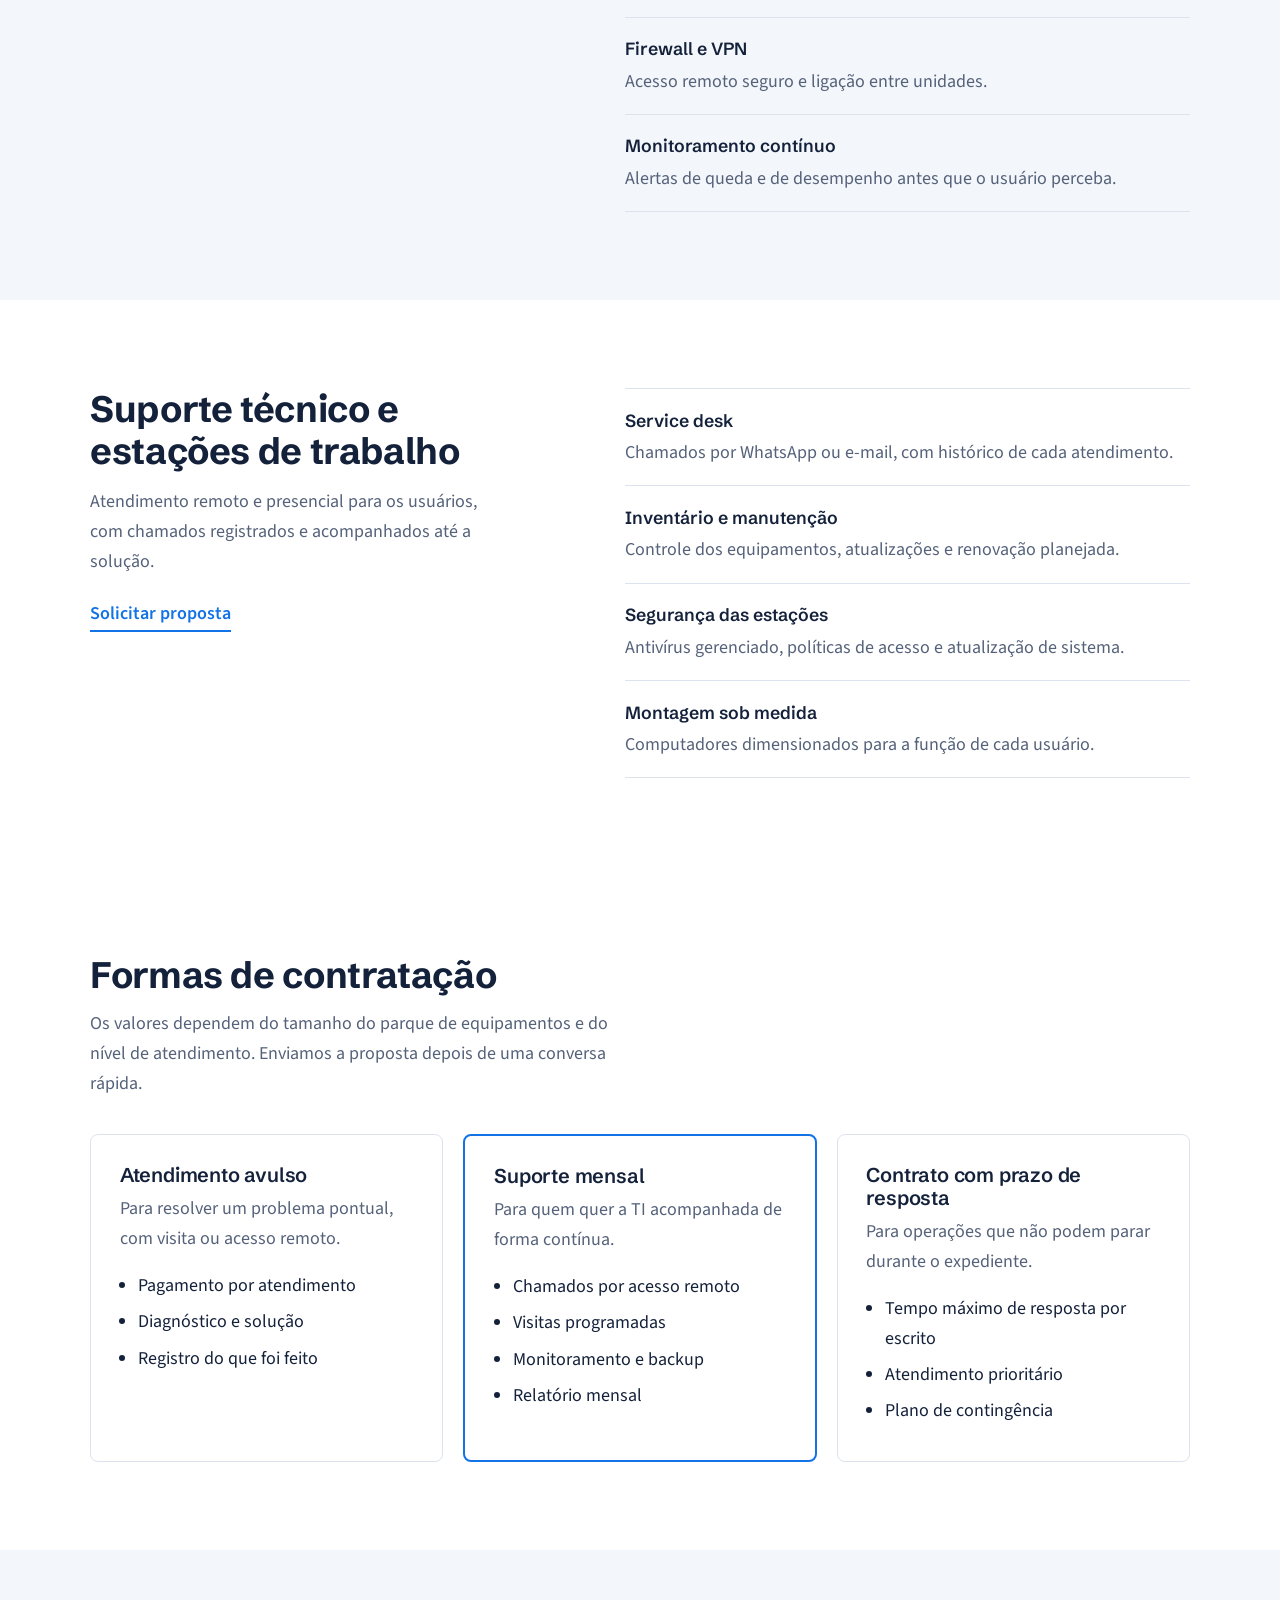
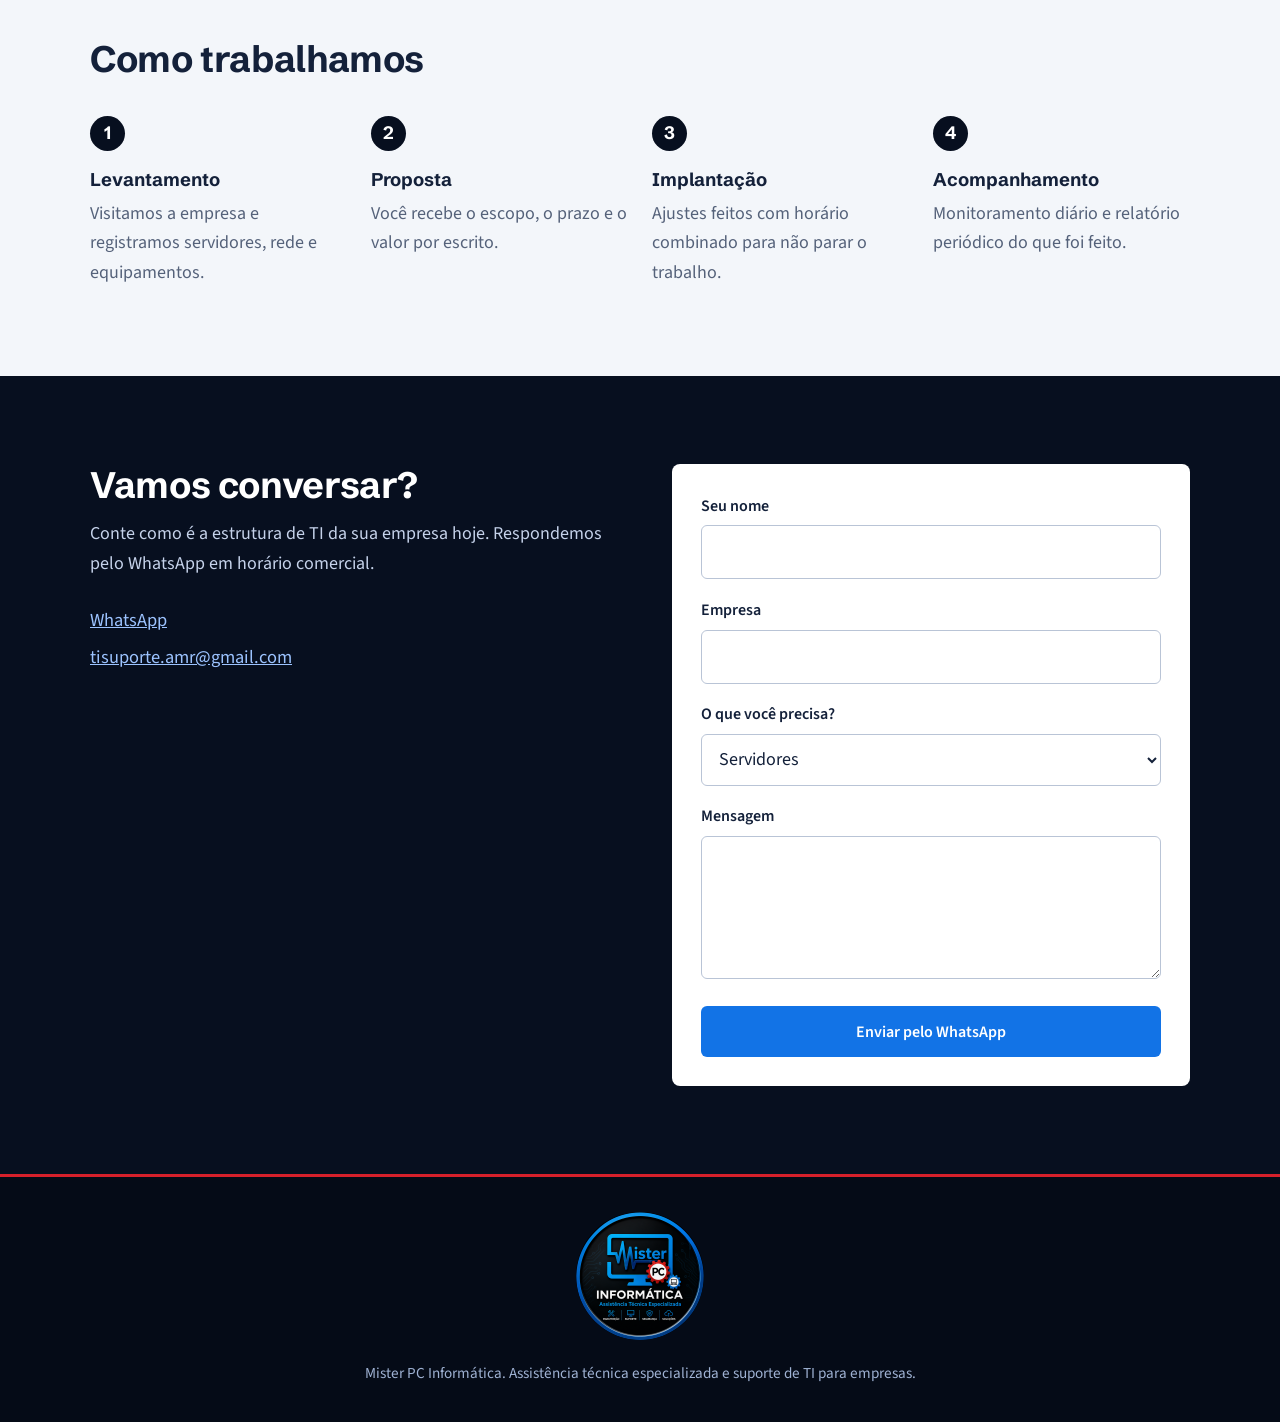
==== commit a2ab3b95: "Aplica logo e identidade do Mister PC Informática Co-Authored-By: Claude Sonnet 5.5 <noreply@anthrop" ====
--- a/index.html
+++ b/index.html
@@ -3,9 +3,13 @@
 <head>
   <meta charset="utf-8">
   <meta name="viewport" content="width=device-width, initial-scale=1">
-  <title>Mister PC | Infraestrutura e suporte de TI para empresas</title>
+  <title>Mister PC Informática | Assistência técnica e suporte de TI</title>
   <meta name="description" content="Servidores, redes, backup, segurança e suporte técnico para empresas. Contratos mensais com acompanhamento e relatório.">
-  <meta name="theme-color" content="#0b1b33">
+  <meta name="theme-color" content="#060d1a">
+  <meta property="og:title" content="Mister PC Informática">
+  <meta property="og:description" content="Assistência técnica especializada, servidores, redes e suporte de TI para empresas.">
+  <meta property="og:image" content="logo.png">
+  <link rel="icon" type="image/png" href="favicon.png">
   <link rel="preconnect" href="https://fonts.googleapis.com">
   <link rel="preconnect" href="https://fonts.gstatic.com" crossorigin>
   <link href="https://fonts.googleapis.com/css2?family=Schibsted+Grotesk:wght@500;600;700&family=Source+Sans+3:wght@400;500;600&display=swap" rel="stylesheet">
@@ -16,8 +20,8 @@
 
   <header class="topo">
     <a class="marca" href="#inicio" aria-label="Mister PC, início">
-      <span class="marca-icone" aria-hidden="true">M</span>
-      <span>Mister PC</span>
+      <img class="marca-logo" src="logo.png" alt="" width="50" height="50">
+      <span>Mister PC <small>Informática</small></span>
     </a>
     <nav aria-label="Principal">
       <a href="#servidores">Servidores</a>
@@ -186,7 +190,8 @@
   </main>
 
   <footer class="rodape">
-    <p>Mister PC. Infraestrutura e suporte de TI para empresas.</p>
+    <img class="rodape-logo" src="logo.png" alt="Mister PC Informática" width="128" height="128">
+    <p>Mister PC Informática. Assistência técnica especializada e suporte de TI para empresas.</p>
   </footer>
 
   <script src="script.js"></script>
--- a/style.css
+++ b/style.css
@@ -1,15 +1,16 @@
 :root {
-  --navy: #0b1b33;
-  --navy-2: #12284a;
-  --navy-line: #243a60;
+  --navy: #070f1f;
+  --navy-2: #0d1a33;
+  --navy-line: #1f3459;
   --ink: #14213a;
   --muted: #55627a;
   --paper: #ffffff;
   --mist: #f3f6fa;
   --line: #dde3ec;
-  --blue: #1560d4;
-  --blue-dark: #0f4cac;
+  --blue: #1273e6;
+  --blue-dark: #0d5cbc;
   --sky: #8fb8ff;
+  --red: #d6202b;
   --ok: #1f9d63;
   --corpo: "Source Sans 3", system-ui, -apple-system, "Segoe UI", Roboto, sans-serif;
   --titulo: "Schibsted Grotesk", "Source Sans 3", system-ui, sans-serif;
@@ -41,16 +42,15 @@
   background: var(--navy); border-bottom: 1px solid var(--navy-line);
 }
 .marca { display: inline-flex; align-items: center; gap: .65rem; color: #fff; text-decoration: none; font-family: var(--titulo); font-weight: 700; font-size: 1.25rem; }
-.marca-icone {
-  width: 2rem; height: 2rem; display: grid; place-items: center;
-  background: var(--blue); color: #fff; border-radius: 6px; font-size: 1.05rem;
-}
+.marca-logo { width: 3.1rem; height: 3.1rem; border-radius: 50%; display: block; }
+.marca small { font-weight: 500; font-size: .85rem; color: #9fb2d3; margin-left: .15rem; }
 .topo nav { display: flex; align-items: center; gap: 1.5rem; }
 .topo nav a { color: #c5d2ea; text-decoration: none; font-weight: 500; font-size: 1rem; }
 .topo nav a:hover { color: #fff; }
 .topo nav .nav-contato { color: #fff; background: var(--blue); padding: .45rem 1rem; border-radius: 6px; }
 .topo nav .nav-contato:hover { background: var(--blue-dark); }
 @media (max-width: 820px) { .topo nav a:not(.nav-contato) { display: none; } }
+@media (max-width: 420px) { .marca small { display: none; } }
 
 /* hero */
 .hero { background: var(--navy); color: #fff; }
@@ -158,7 +158,8 @@
 @media (max-width: 880px) { .contato { grid-template-columns: 1fr; } }
 
 /* rodapé */
-.rodape { background: #07121f; color: #9fb2d3; text-align: center; padding: 2.2rem 1rem; font-size: .95rem; }
+.rodape-logo { width: 8rem; height: 8rem; border-radius: 50%; margin-bottom: .8rem; }
+.rodape { border-top: 3px solid var(--red); background: #050b17; color: #9fb2d3; text-align: center; padding: 2.2rem 1rem; font-size: .95rem; }
 
 /* 404 */
 .nao-encontrada { min-height: 70vh; display: grid; place-content: center; text-align: center; gap: 1rem; padding: 2rem; }
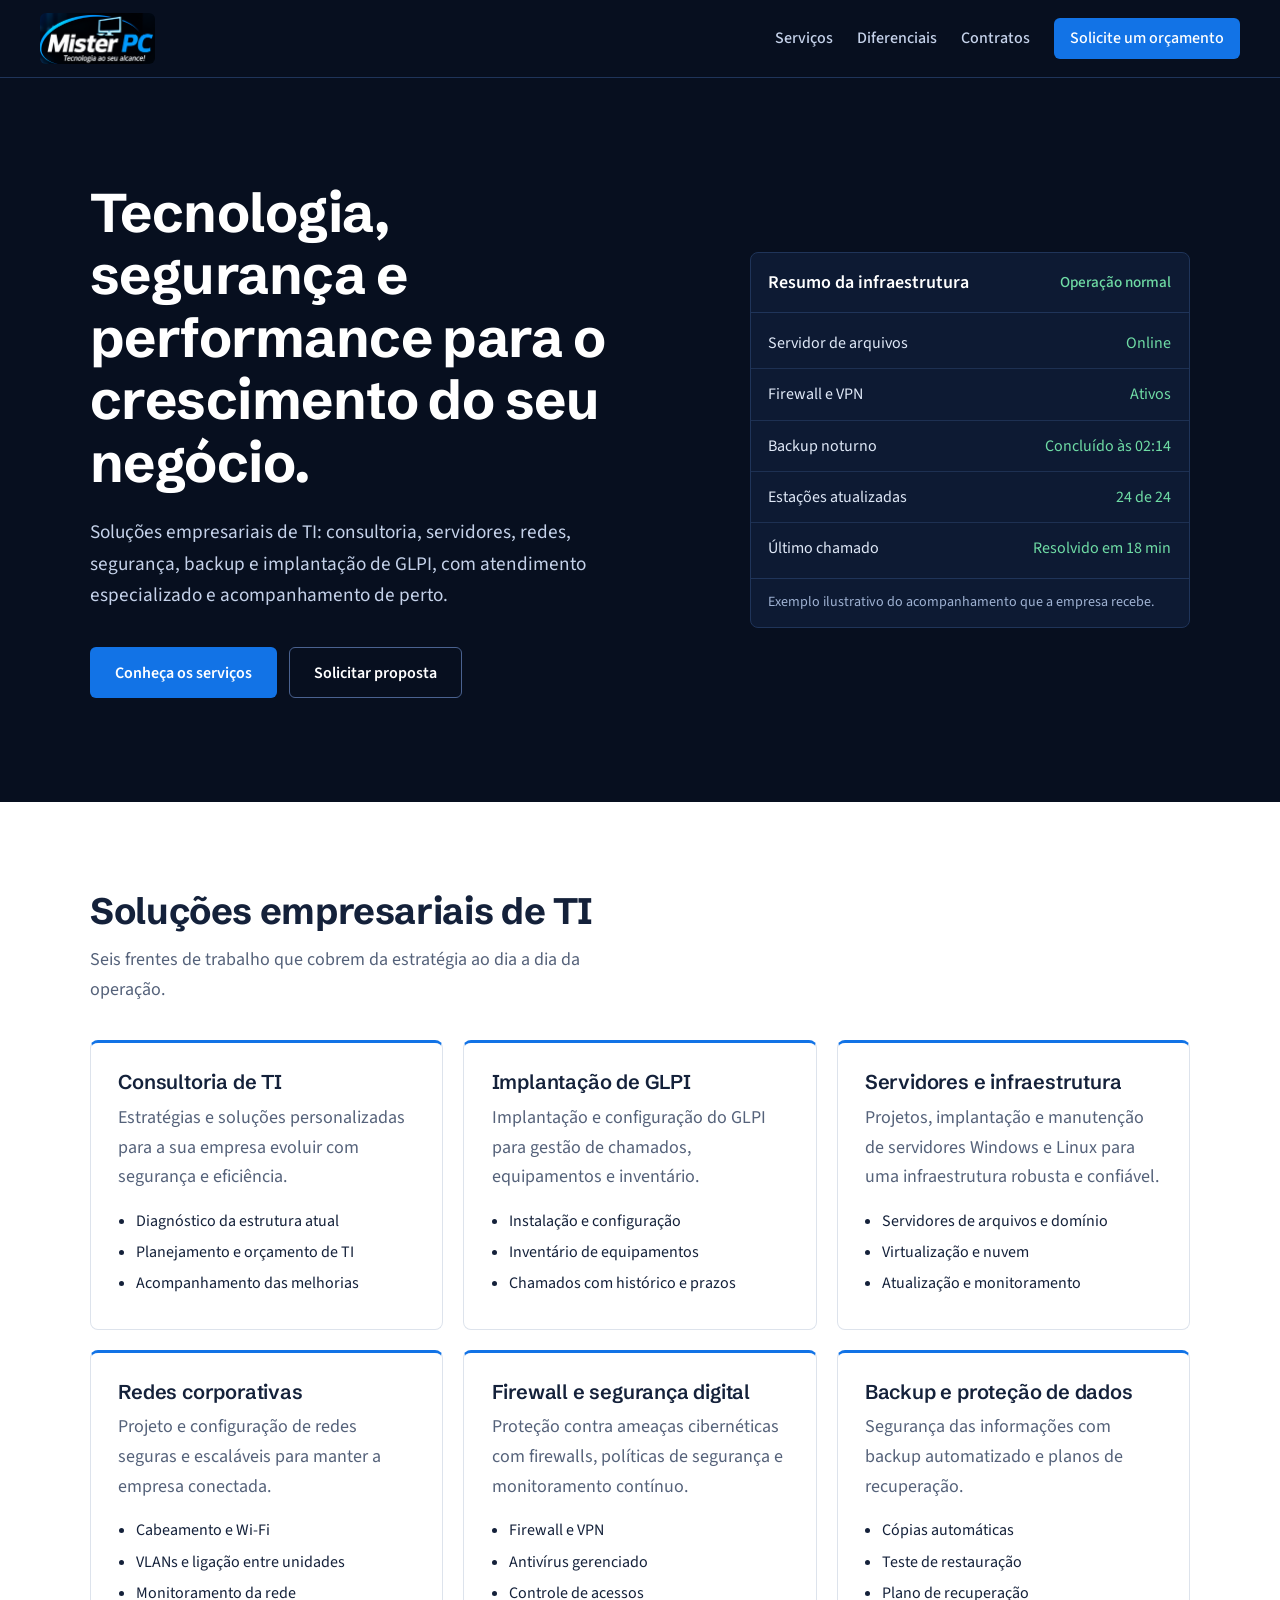
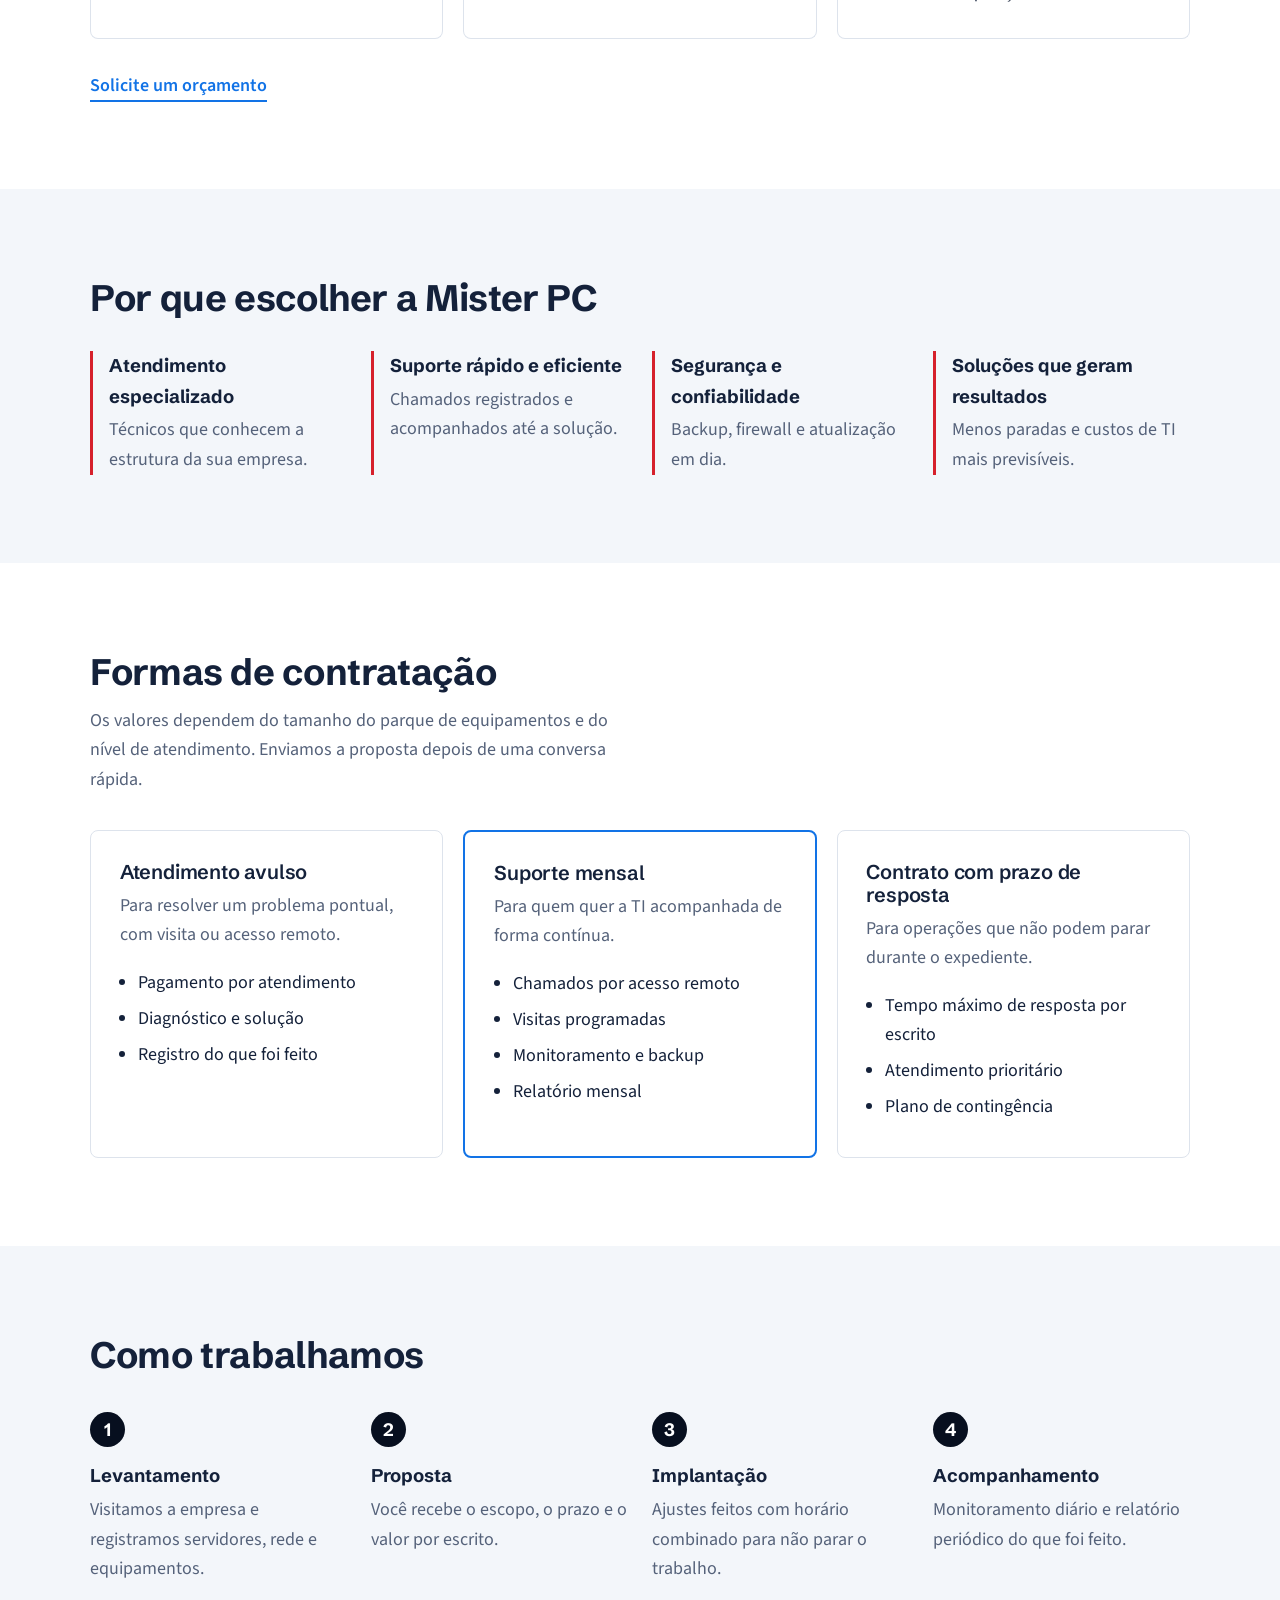
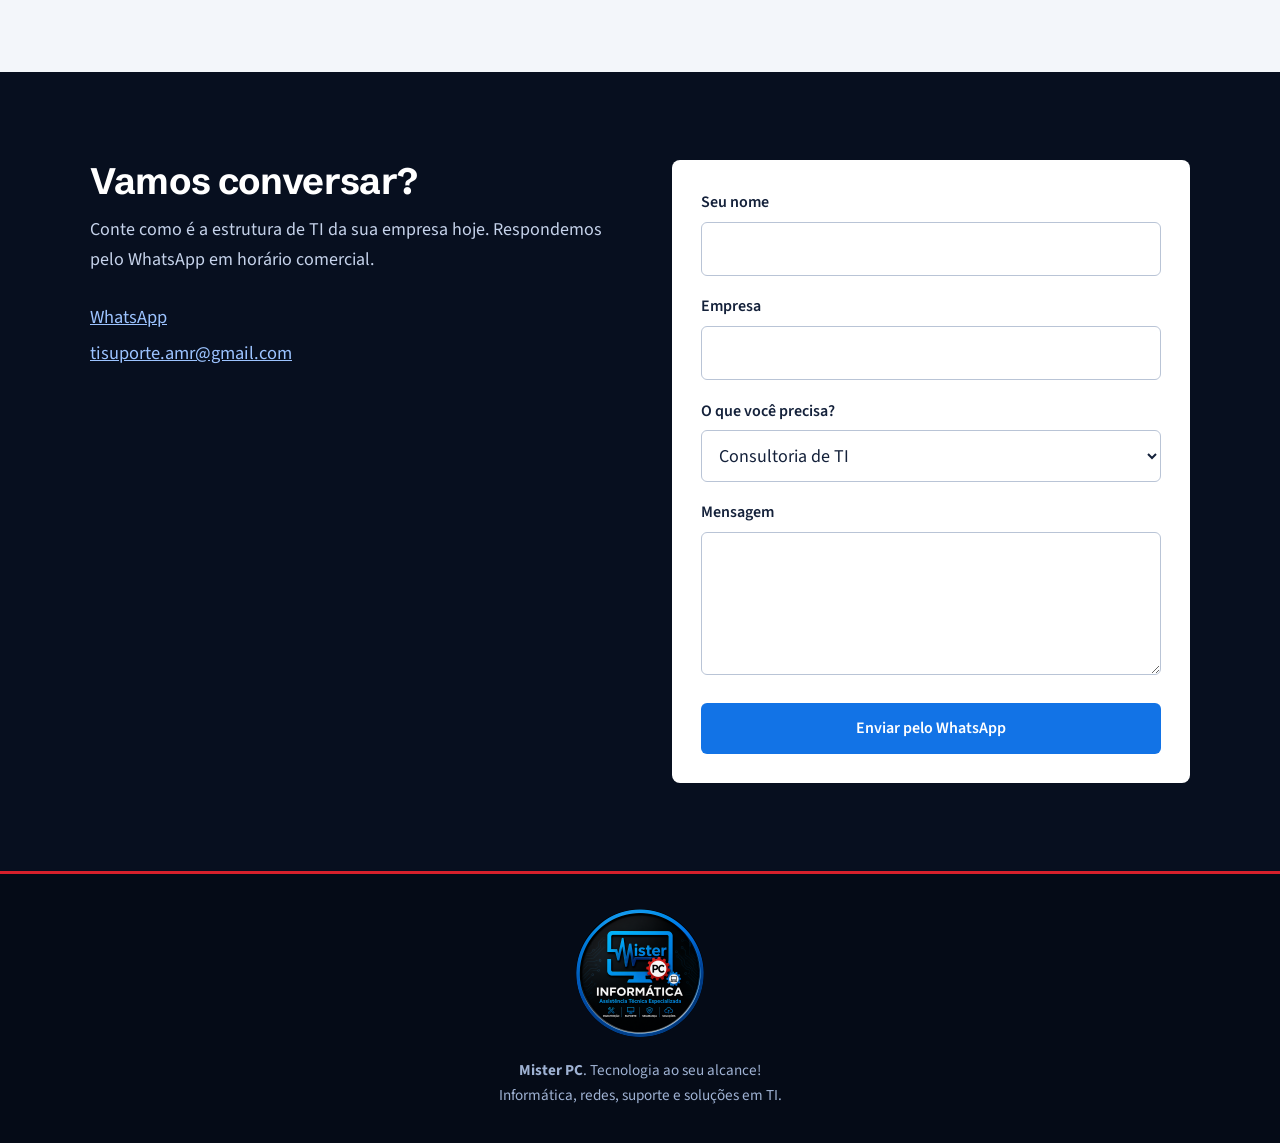
==== commit 01e808f2: "Reorganiza serviços conforme o material da Mister PC e usa a logo horizontal Co-Authored-By: Claude " ====
--- a/index.html
+++ b/index.html
@@ -19,16 +19,14 @@
   <a class="pular" href="#conteudo">Ir para o conteúdo</a>
 
   <header class="topo">
-    <a class="marca" href="#inicio" aria-label="Mister PC, início">
-      <img class="marca-logo" src="logo.png" alt="" width="50" height="50">
-      <span>Mister PC <small>Informática</small></span>
+    <a class="marca" href="#inicio" aria-label="Mister PC Informática, início">
+      <img class="marca-logo" src="logo-horizontal.png" alt="Mister PC" width="150" height="67">
     </a>
     <nav aria-label="Principal">
-      <a href="#servidores">Servidores</a>
-      <a href="#redes">Redes</a>
-      <a href="#suporte">Suporte</a>
+      <a href="#servicos">Serviços</a>
+      <a href="#diferenciais">Diferenciais</a>
       <a href="#contratos">Contratos</a>
-      <a href="#contato" class="nav-contato">Fale conosco</a>
+      <a href="#contato" class="nav-contato">Solicite um orçamento</a>
     </nav>
   </header>
 
@@ -36,10 +34,10 @@
     <section id="inicio" class="hero">
       <div class="hero-in">
         <div class="hero-texto">
-          <h1>Infraestrutura de TI estável, segura e acompanhada de perto.</h1>
-          <p class="lead">Cuidamos de servidores, redes, backup e suporte para que a sua equipe trabalhe sem interrupções e você saiba, a qualquer momento, em que pé está a tecnologia da empresa.</p>
+          <h1>Tecnologia, segurança e performance para o crescimento do seu negócio.</h1>
+          <p class="lead">Soluções empresariais de TI: consultoria, servidores, redes, segurança, backup e implantação de GLPI, com atendimento especializado e acompanhamento de perto.</p>
           <div class="acoes">
-            <a class="botao" href="#servidores">Conheça os serviços</a>
+            <a class="botao" href="#servicos">Conheça os serviços</a>
             <a class="botao-sec" data-whatsapp href="#contato">Solicitar proposta</a>
           </div>
         </div>
@@ -61,46 +59,56 @@
       </div>
     </section>
 
-    <section id="servidores" class="servico">
-      <div class="col">
-        <h2>Servidores Windows e Linux</h2>
-        <p>Instalação, configuração e manutenção de servidores locais ou em nuvem, com rotina de atualização e monitoramento para evitar paradas.</p>
-        <a class="link" data-whatsapp href="#contato">Solicitar proposta</a>
-      </div>
-      <ul class="itens">
-        <li><strong>Servidores de arquivos e domínio</strong>Permissões por setor e acesso organizado aos documentos.</li>
-        <li><strong>Banco de dados e sistemas de gestão</strong>Ambiente preparado para ERP e aplicações da empresa.</li>
-        <li><strong>Virtualização e nuvem</strong>Consolidação de servidores e migração planejada.</li>
-        <li><strong>Backup com teste de restauração</strong>Cópias automáticas e verificadas, não apenas agendadas.</li>
-      </ul>
-    </section>
-
-    <section id="redes" class="servico servico-alt">
-      <div class="col">
-        <h2>Gerenciamento de redes</h2>
-        <p>Projeto e operação de redes cabeadas e Wi-Fi, com segmentação, segurança de borda e conexão segura entre matriz e filiais.</p>
-        <a class="link" data-whatsapp href="#contato">Solicitar proposta</a>
-      </div>
-      <ul class="itens">
-        <li><strong>Cabeamento e Wi-Fi</strong>Cobertura planejada para todo o escritório, com rede separada para visitantes.</li>
-        <li><strong>VLANs e segmentação</strong>Cada área na sua rede, reduzindo o alcance de qualquer incidente.</li>
-        <li><strong>Firewall e VPN</strong>Acesso remoto seguro e ligação entre unidades.</li>
-        <li><strong>Monitoramento contínuo</strong>Alertas de queda e de desempenho antes que o usuário perceba.</li>
-      </ul>
-    </section>
-
-    <section id="suporte" class="servico">
-      <div class="col">
-        <h2>Suporte técnico e estações de trabalho</h2>
-        <p>Atendimento remoto e presencial para os usuários, com chamados registrados e acompanhados até a solução.</p>
-        <a class="link" data-whatsapp href="#contato">Solicitar proposta</a>
-      </div>
-      <ul class="itens">
-        <li><strong>Service desk</strong>Chamados por WhatsApp ou e-mail, com histórico de cada atendimento.</li>
-        <li><strong>Inventário e manutenção</strong>Controle dos equipamentos, atualizações e renovação planejada.</li>
-        <li><strong>Segurança das estações</strong>Antivírus gerenciado, políticas de acesso e atualização de sistema.</li>
-        <li><strong>Montagem sob medida</strong>Computadores dimensionados para a função de cada usuário.</li>
-      </ul>
+    <section id="servicos" class="bloco">
+      <div class="bloco-in">
+        <h2>Soluções empresariais de TI</h2>
+        <p class="intro">Seis frentes de trabalho que cobrem da estratégia ao dia a dia da operação.</p>
+        <div class="grade">
+          <article class="servico-card">
+            <h3>Consultoria de TI</h3>
+            <p>Estratégias e soluções personalizadas para a sua empresa evoluir com segurança e eficiência.</p>
+            <ul><li>Diagnóstico da estrutura atual</li><li>Planejamento e orçamento de TI</li><li>Acompanhamento das melhorias</li></ul>
+          </article>
+          <article class="servico-card">
+            <h3>Implantação de GLPI</h3>
+            <p>Implantação e configuração do GLPI para gestão de chamados, equipamentos e inventário.</p>
+            <ul><li>Instalação e configuração</li><li>Inventário de equipamentos</li><li>Chamados com histórico e prazos</li></ul>
+          </article>
+          <article class="servico-card">
+            <h3>Servidores e infraestrutura</h3>
+            <p>Projetos, implantação e manutenção de servidores Windows e Linux para uma infraestrutura robusta e confiável.</p>
+            <ul><li>Servidores de arquivos e domínio</li><li>Virtualização e nuvem</li><li>Atualização e monitoramento</li></ul>
+          </article>
+          <article class="servico-card">
+            <h3>Redes corporativas</h3>
+            <p>Projeto e configuração de redes seguras e escaláveis para manter a empresa conectada.</p>
+            <ul><li>Cabeamento e Wi-Fi</li><li>VLANs e ligação entre unidades</li><li>Monitoramento da rede</li></ul>
+          </article>
+          <article class="servico-card">
+            <h3>Firewall e segurança digital</h3>
+            <p>Proteção contra ameaças cibernéticas com firewalls, políticas de segurança e monitoramento contínuo.</p>
+            <ul><li>Firewall e VPN</li><li>Antivírus gerenciado</li><li>Controle de acessos</li></ul>
+          </article>
+          <article class="servico-card">
+            <h3>Backup e proteção de dados</h3>
+            <p>Segurança das informações com backup automatizado e planos de recuperação.</p>
+            <ul><li>Cópias automáticas</li><li>Teste de restauração</li><li>Plano de recuperação</li></ul>
+          </article>
+        </div>
+        <p class="chamada"><a data-whatsapp href="#contato">Solicite um orçamento</a></p>
+      </div>
+    </section>
+
+    <section id="diferenciais" class="bloco bloco-claro">
+      <div class="bloco-in">
+        <h2>Por que escolher a Mister PC</h2>
+        <ul class="difs">
+          <li><strong>Atendimento especializado</strong>Técnicos que conhecem a estrutura da sua empresa.</li>
+          <li><strong>Suporte rápido e eficiente</strong>Chamados registrados e acompanhados até a solução.</li>
+          <li><strong>Segurança e confiabilidade</strong>Backup, firewall e atualização em dia.</li>
+          <li><strong>Soluções que geram resultados</strong>Menos paradas e custos de TI mais previsíveis.</li>
+        </ul>
+      </div>
     </section>
 
     <section id="contratos" class="bloco">
@@ -172,10 +180,13 @@
 
           <label for="assunto">O que você precisa?</label>
           <select id="assunto" name="assunto">
+            <option>Consultoria de TI</option>
+            <option>Implantação de GLPI</option>
             <option>Servidores</option>
             <option>Redes e Wi-Fi</option>
             <option>Suporte técnico</option>
-            <option>Backup e segurança</option>
+            <option>Firewall e segurança</option>
+            <option>Backup e proteção de dados</option>
             <option>Montagem de estações</option>
             <option>Outro assunto</option>
           </select>
@@ -191,7 +202,8 @@
 
   <footer class="rodape">
     <img class="rodape-logo" src="logo.png" alt="Mister PC Informática" width="128" height="128">
-    <p>Mister PC Informática. Assistência técnica especializada e suporte de TI para empresas.</p>
+    <p><strong>Mister PC</strong>. Tecnologia ao seu alcance!</p>
+    <p>Informática, redes, suporte e soluções em TI.</p>
   </footer>
 
   <script src="script.js"></script>
--- a/style.css
+++ b/style.css
@@ -42,7 +42,7 @@
   background: var(--navy); border-bottom: 1px solid var(--navy-line);
 }
 .marca { display: inline-flex; align-items: center; gap: .65rem; color: #fff; text-decoration: none; font-family: var(--titulo); font-weight: 700; font-size: 1.25rem; }
-.marca-logo { width: 3.1rem; height: 3.1rem; border-radius: 50%; display: block; }
+.marca-logo { height: 3.2rem; width: auto; display: block; border-radius: 6px; }
 .marca small { font-weight: 500; font-size: .85rem; color: #9fb2d3; margin-left: .15rem; }
 .topo nav { display: flex; align-items: center; gap: 1.5rem; }
 .topo nav a { color: #c5d2ea; text-decoration: none; font-weight: 500; font-size: 1rem; }
@@ -168,3 +168,21 @@
   html { scroll-behavior: auto; }
   .painel-lista li, .painel-lista li.oculto { transition: none; opacity: 1; transform: none; }
 }
+
+/* serviços em grade */
+.grade { display: grid; grid-template-columns: repeat(3, 1fr); gap: 1.25rem; margin-top: 2.2rem; }
+.servico-card { padding: 1.7rem; background: var(--paper); border: 1px solid var(--line); border-top: 3px solid var(--blue); border-radius: 8px; }
+.servico-card p { margin: .6rem 0 1rem; color: var(--muted); }
+.servico-card ul { margin: 0; padding-left: 1.1rem; font-size: 1rem; }
+.servico-card li { margin-bottom: .3rem; }
+.chamada { margin-top: 2rem; }
+.chamada a { font-weight: 600; text-decoration: none; border-bottom: 2px solid var(--blue); padding-bottom: 2px; }
+@media (max-width: 960px) { .grade { grid-template-columns: 1fr 1fr; } }
+@media (max-width: 620px) { .grade { grid-template-columns: 1fr; } }
+
+/* diferenciais */
+.difs { list-style: none; margin: 2rem 0 0; padding: 0; display: grid; grid-template-columns: repeat(4, 1fr); gap: 1.5rem; }
+.difs li { padding-left: 1rem; border-left: 3px solid var(--red); color: var(--muted); }
+.difs strong { display: block; color: var(--ink); font-family: var(--titulo); font-size: 1.15rem; margin-bottom: .2rem; }
+@media (max-width: 960px) { .difs { grid-template-columns: 1fr 1fr; } }
+@media (max-width: 520px) { .difs { grid-template-columns: 1fr; } }
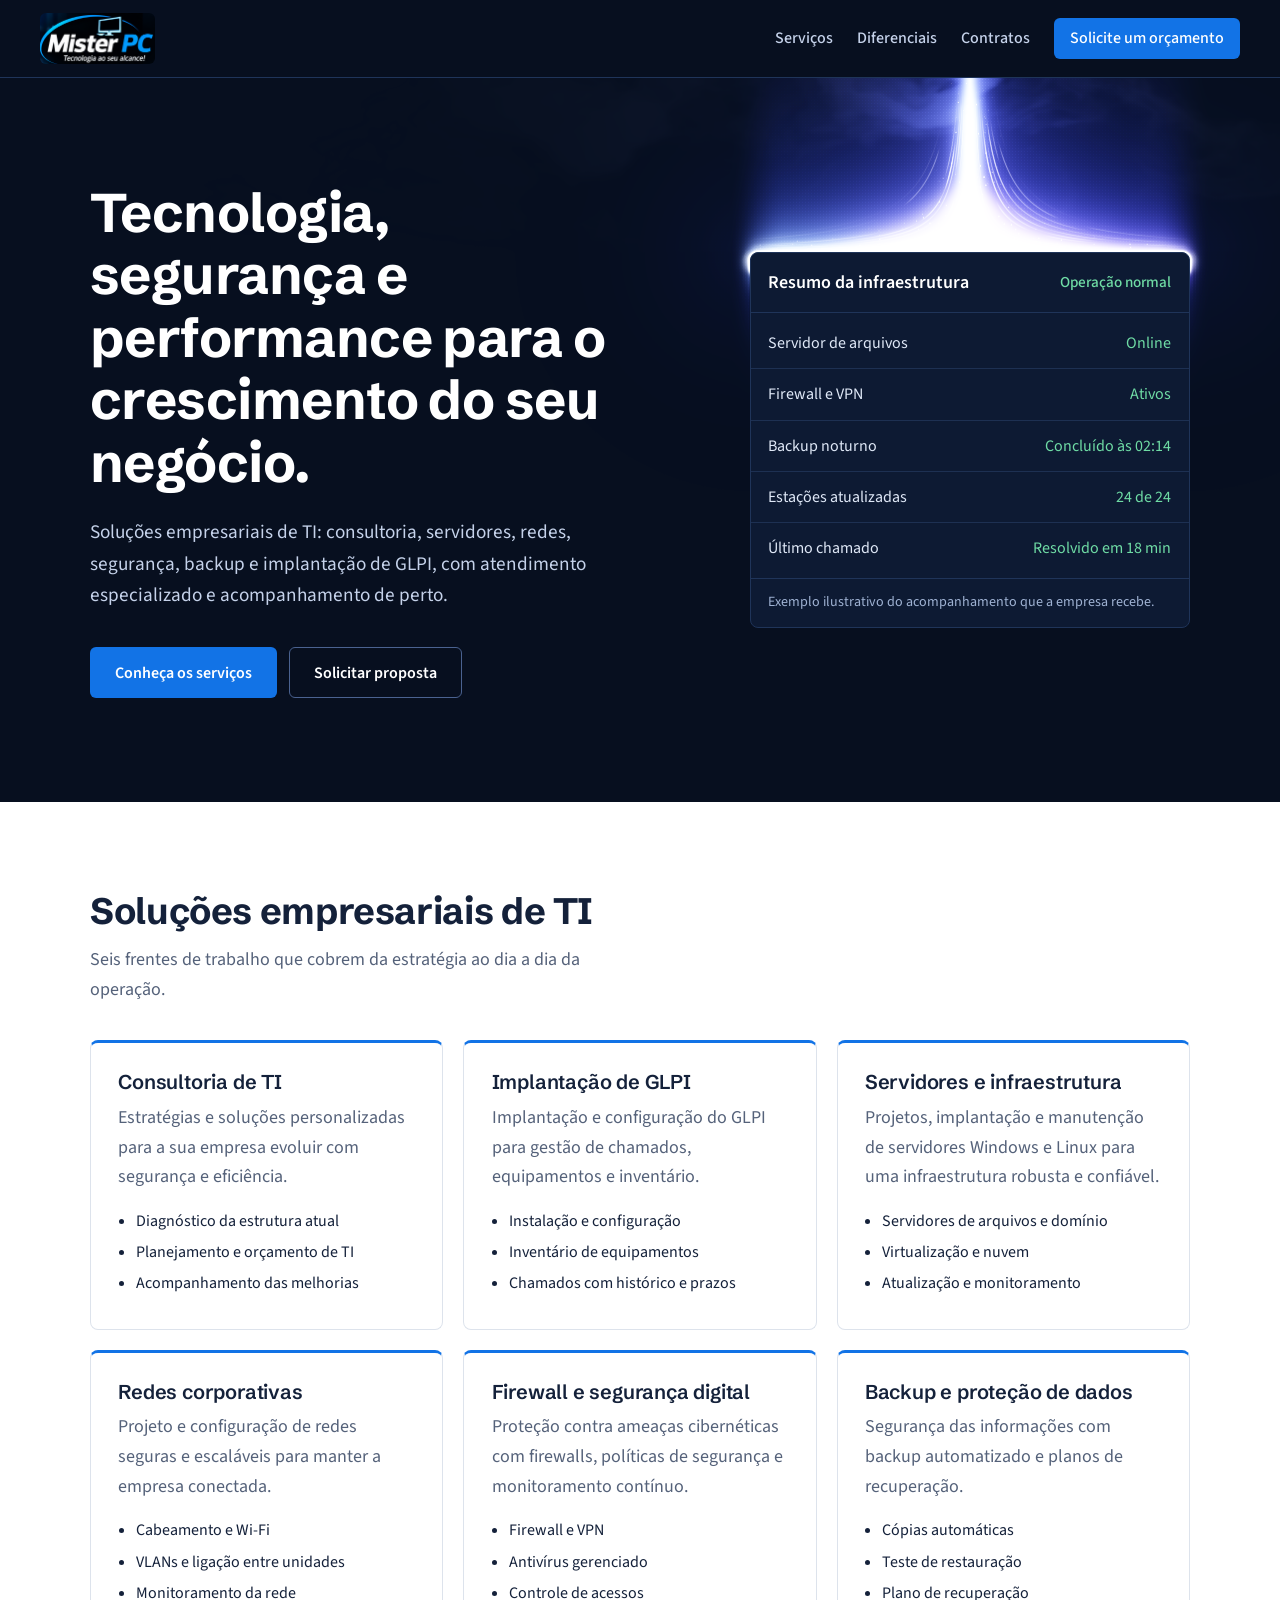
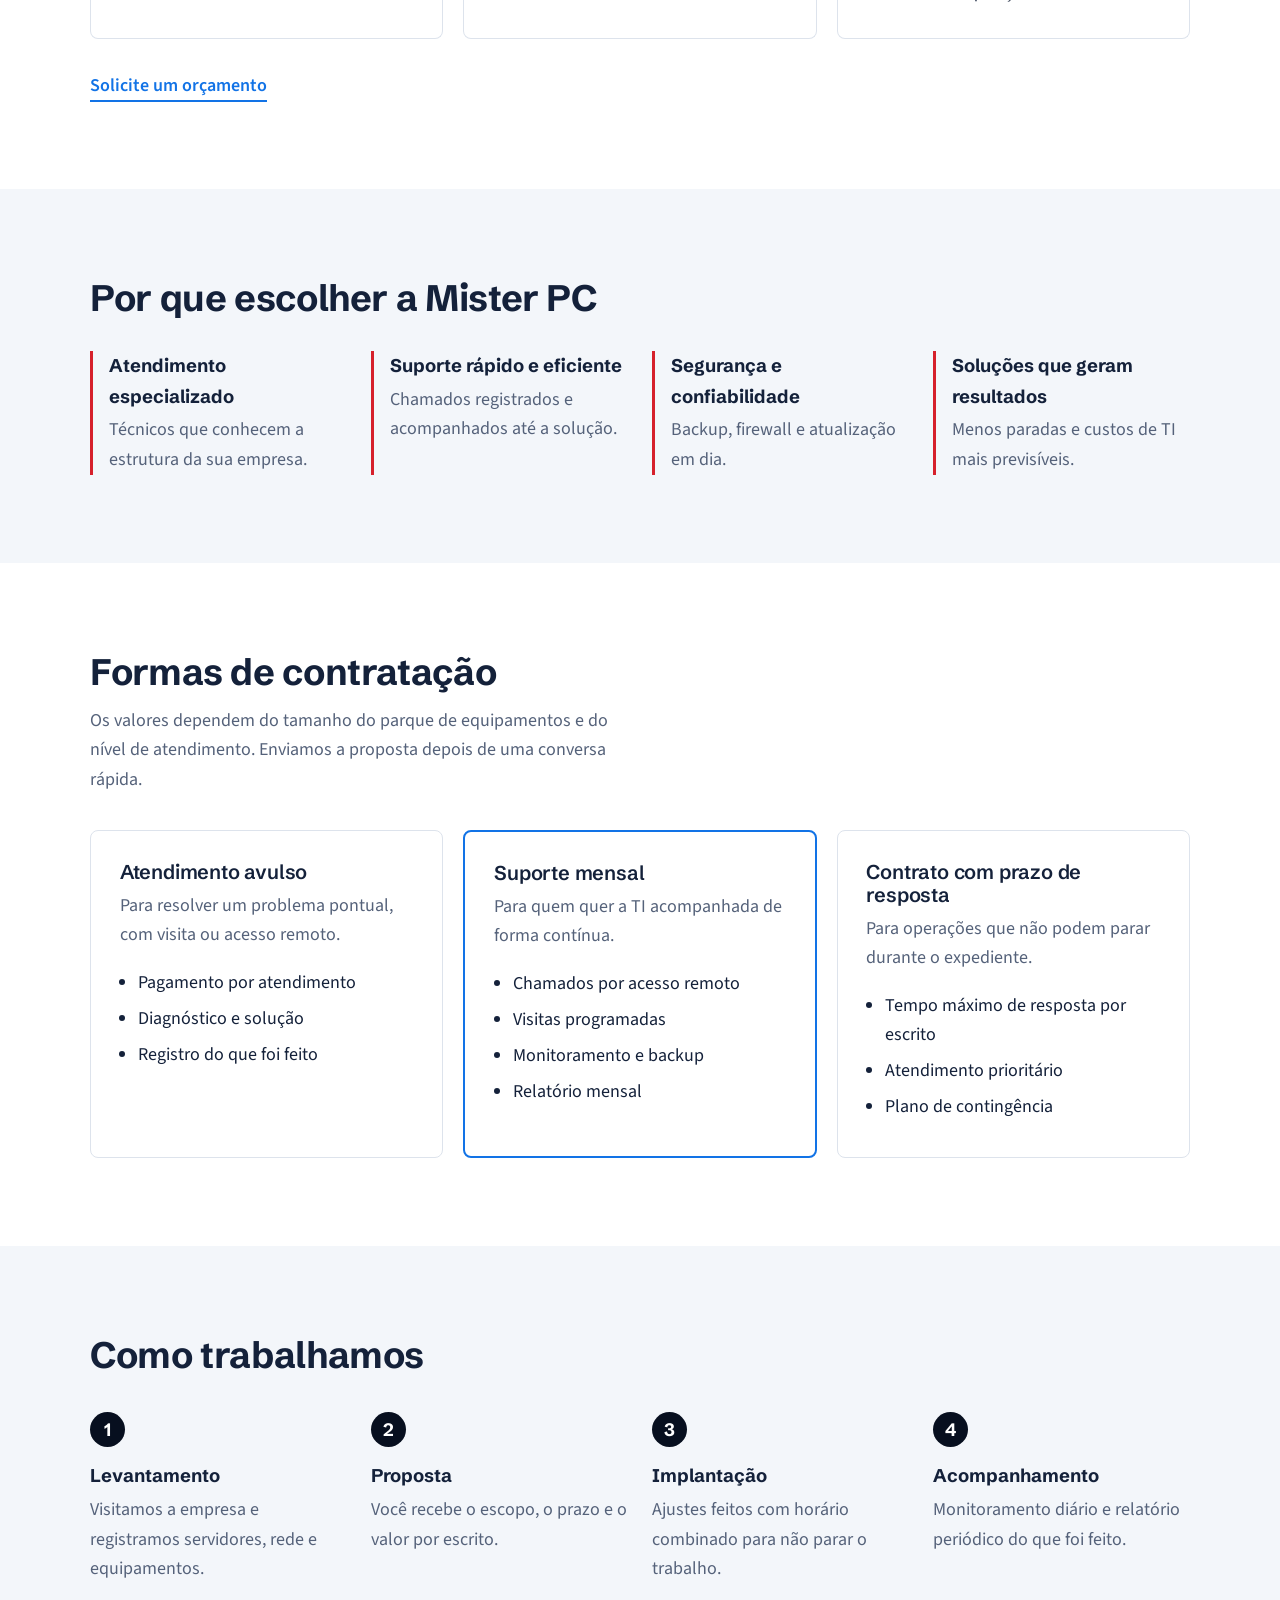
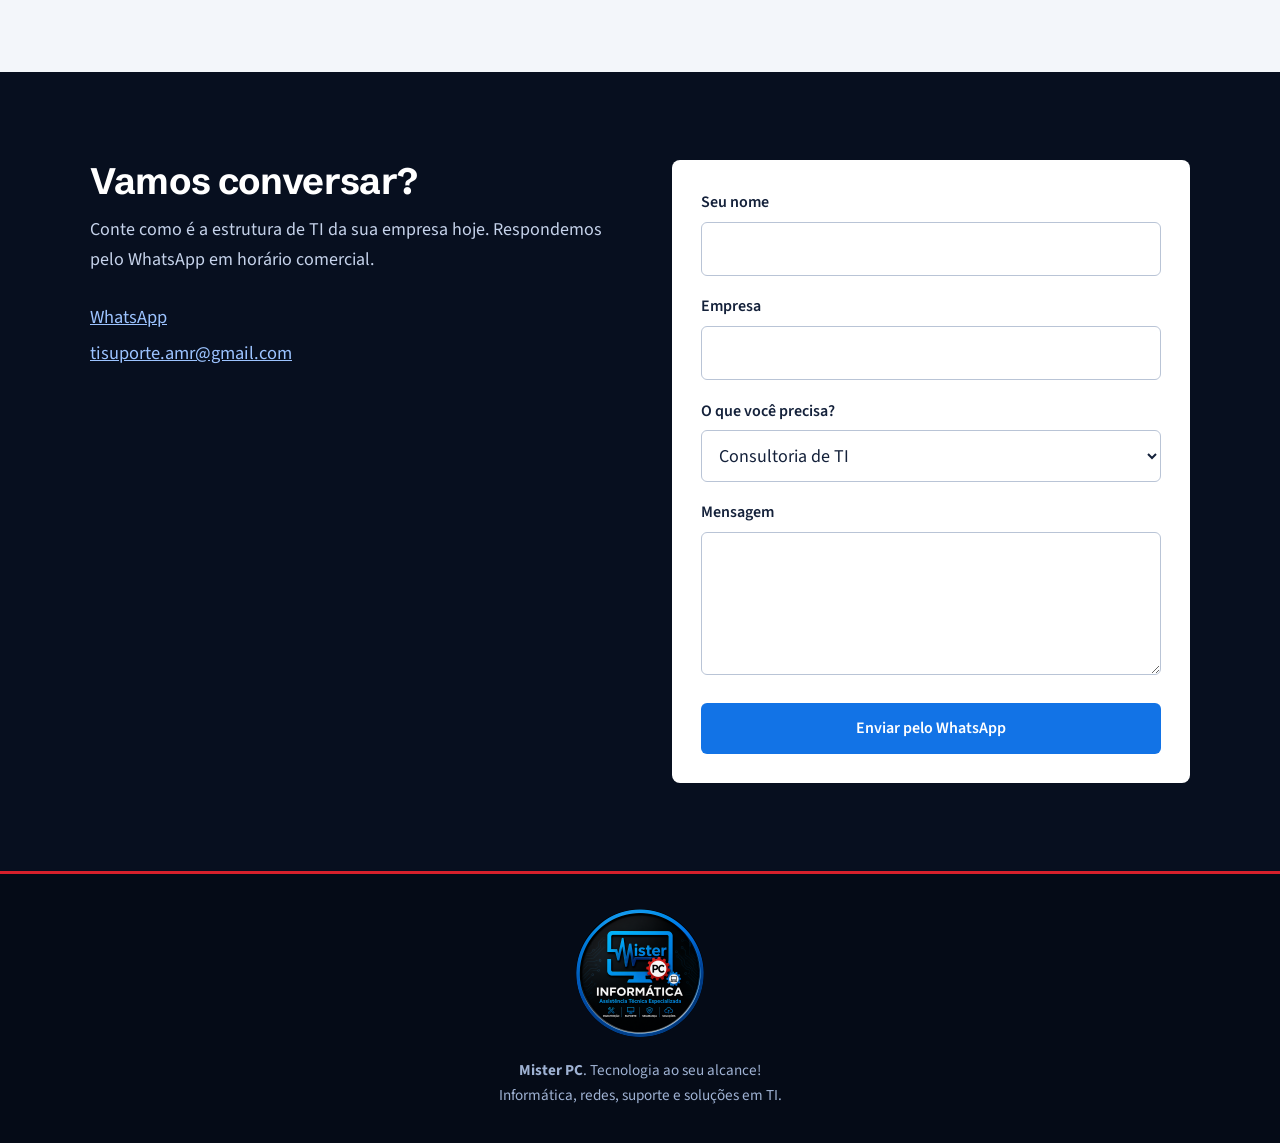
==== commit d7ef1dd1: "Adiciona efeito LaserFlow (React Bits) ao hero O feixe de luz desce até o painel de infraestrutura d" ====
--- a/index.html
+++ b/index.html
@@ -14,6 +14,7 @@
   <link rel="preconnect" href="https://fonts.gstatic.com" crossorigin>
   <link href="https://fonts.googleapis.com/css2?family=Schibsted+Grotesk:wght@500;600;700&family=Source+Sans+3:wght@400;500;600&display=swap" rel="stylesheet">
   <link rel="stylesheet" href="style.css">
+  <link rel="stylesheet" href="laserflow.css">
 </head>
 <body>
   <a class="pular" href="#conteudo">Ir para o conteúdo</a>
@@ -32,6 +33,7 @@
 
   <main id="conteudo">
     <section id="inicio" class="hero">
+      <div id="laser-bg" class="laser-bg" aria-hidden="true"></div>
       <div class="hero-in">
         <div class="hero-texto">
           <h1>Tecnologia, segurança e performance para o crescimento do seu negócio.</h1>
@@ -42,7 +44,7 @@
           </div>
         </div>
 
-        <figure class="painel" aria-label="Exemplo de relatório de acompanhamento">
+        <figure class="painel" id="laser-surface" aria-label="Exemplo de relatório de acompanhamento">
           <div class="painel-topo">
             <span>Resumo da infraestrutura</span>
             <span class="painel-estado">Operação normal</span>
@@ -207,5 +209,6 @@
   </footer>
 
   <script src="script.js"></script>
+  <script src="laserflow.js" defer></script>
 </body>
 </html>
--- a/style.css
+++ b/style.css
@@ -53,8 +53,10 @@
 @media (max-width: 420px) { .marca small { display: none; } }
 
 /* hero */
-.hero { background: var(--navy); color: #fff; }
+.hero { position: relative; overflow: hidden; background: var(--navy); color: #fff; }
+.laser-bg { position: absolute; inset: 0; z-index: 0; pointer-events: none; }
 .hero-in {
+  position: relative; z-index: 1;
   max-width: 1180px; margin: 0 auto;
   padding: clamp(3.5rem, 9vw, 6.5rem) clamp(1rem, 4vw, 2.5rem);
   display: grid; grid-template-columns: 1.15fr .85fr; gap: clamp(2rem, 5vw, 4.5rem); align-items: center;
--- a/laserflow.css
+++ b/laserflow.css
@@ -0,0 +1,2 @@
+.laser-flow-container{pointer-events:none;width:100%;height:100%;position:relative}.laser-flow-canvas{width:100%;height:100%;display:block;position:absolute;inset:0}
+/*$vite$:1*/
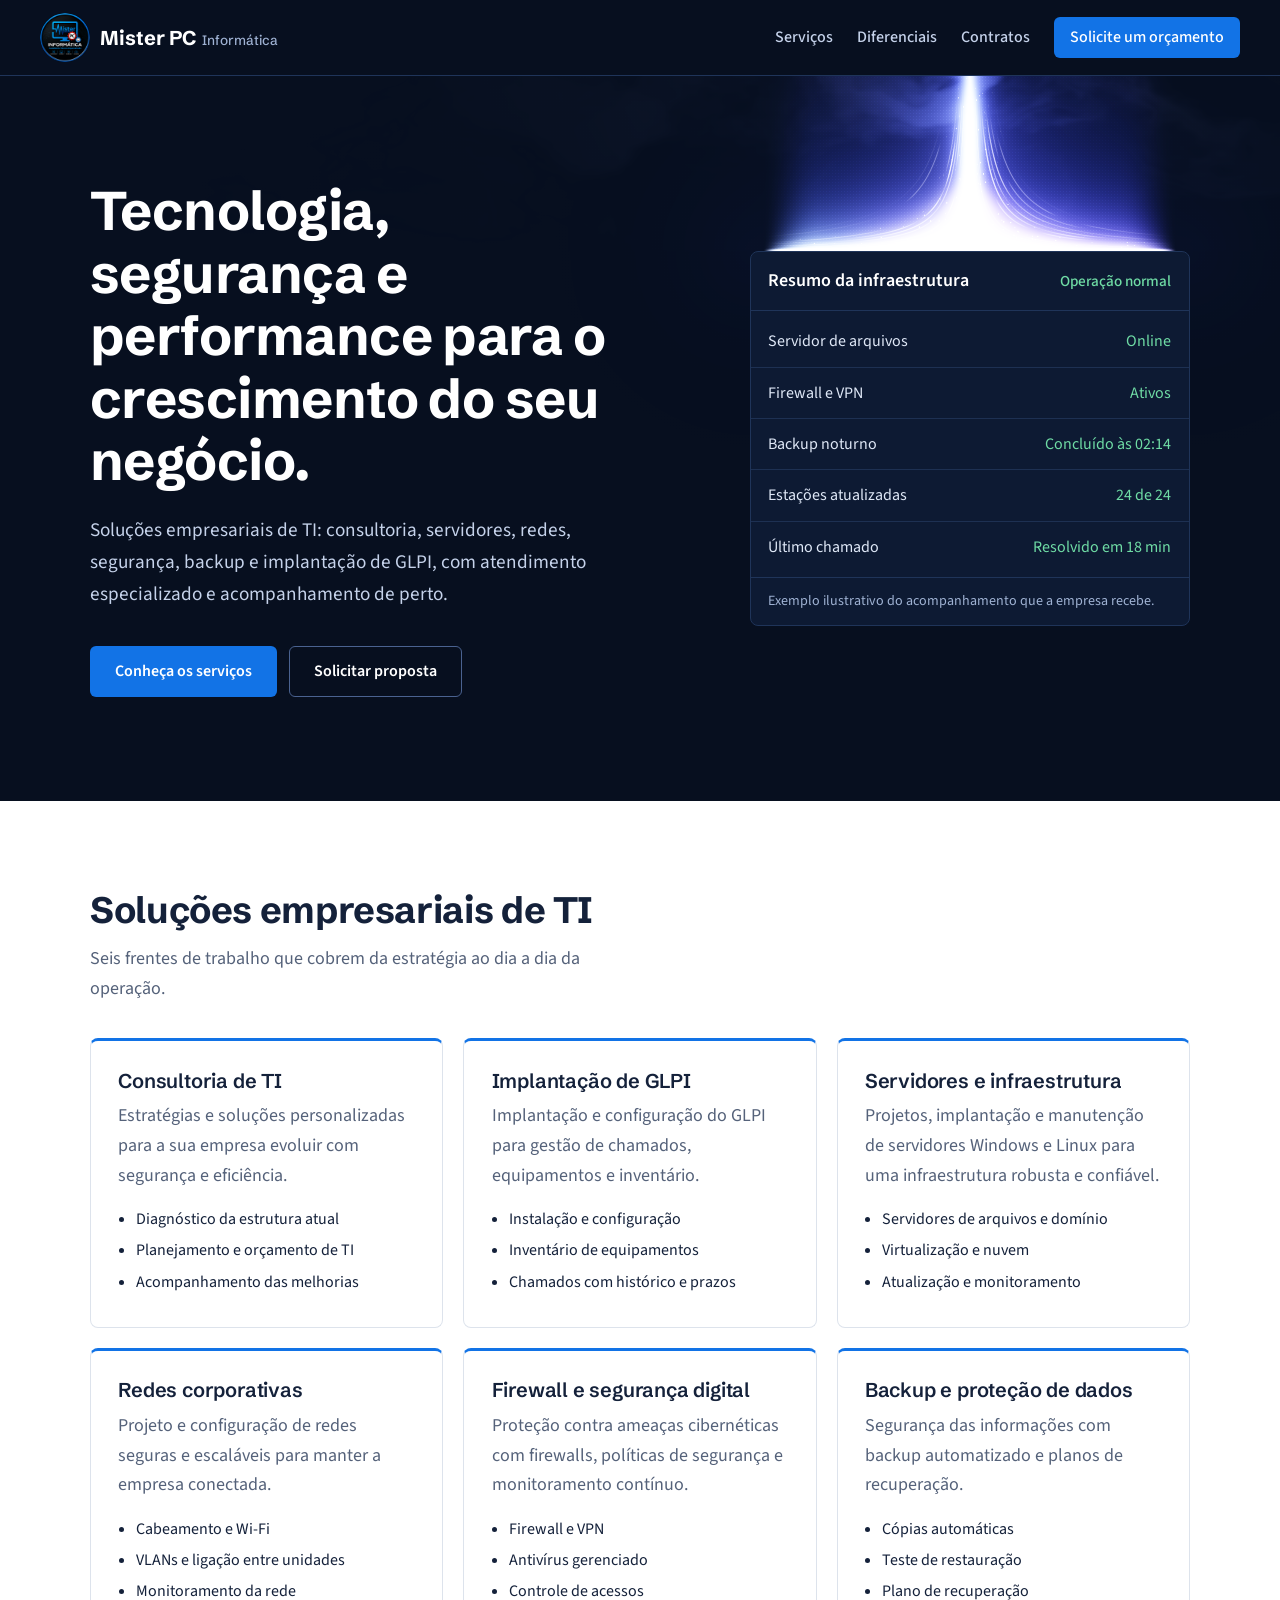
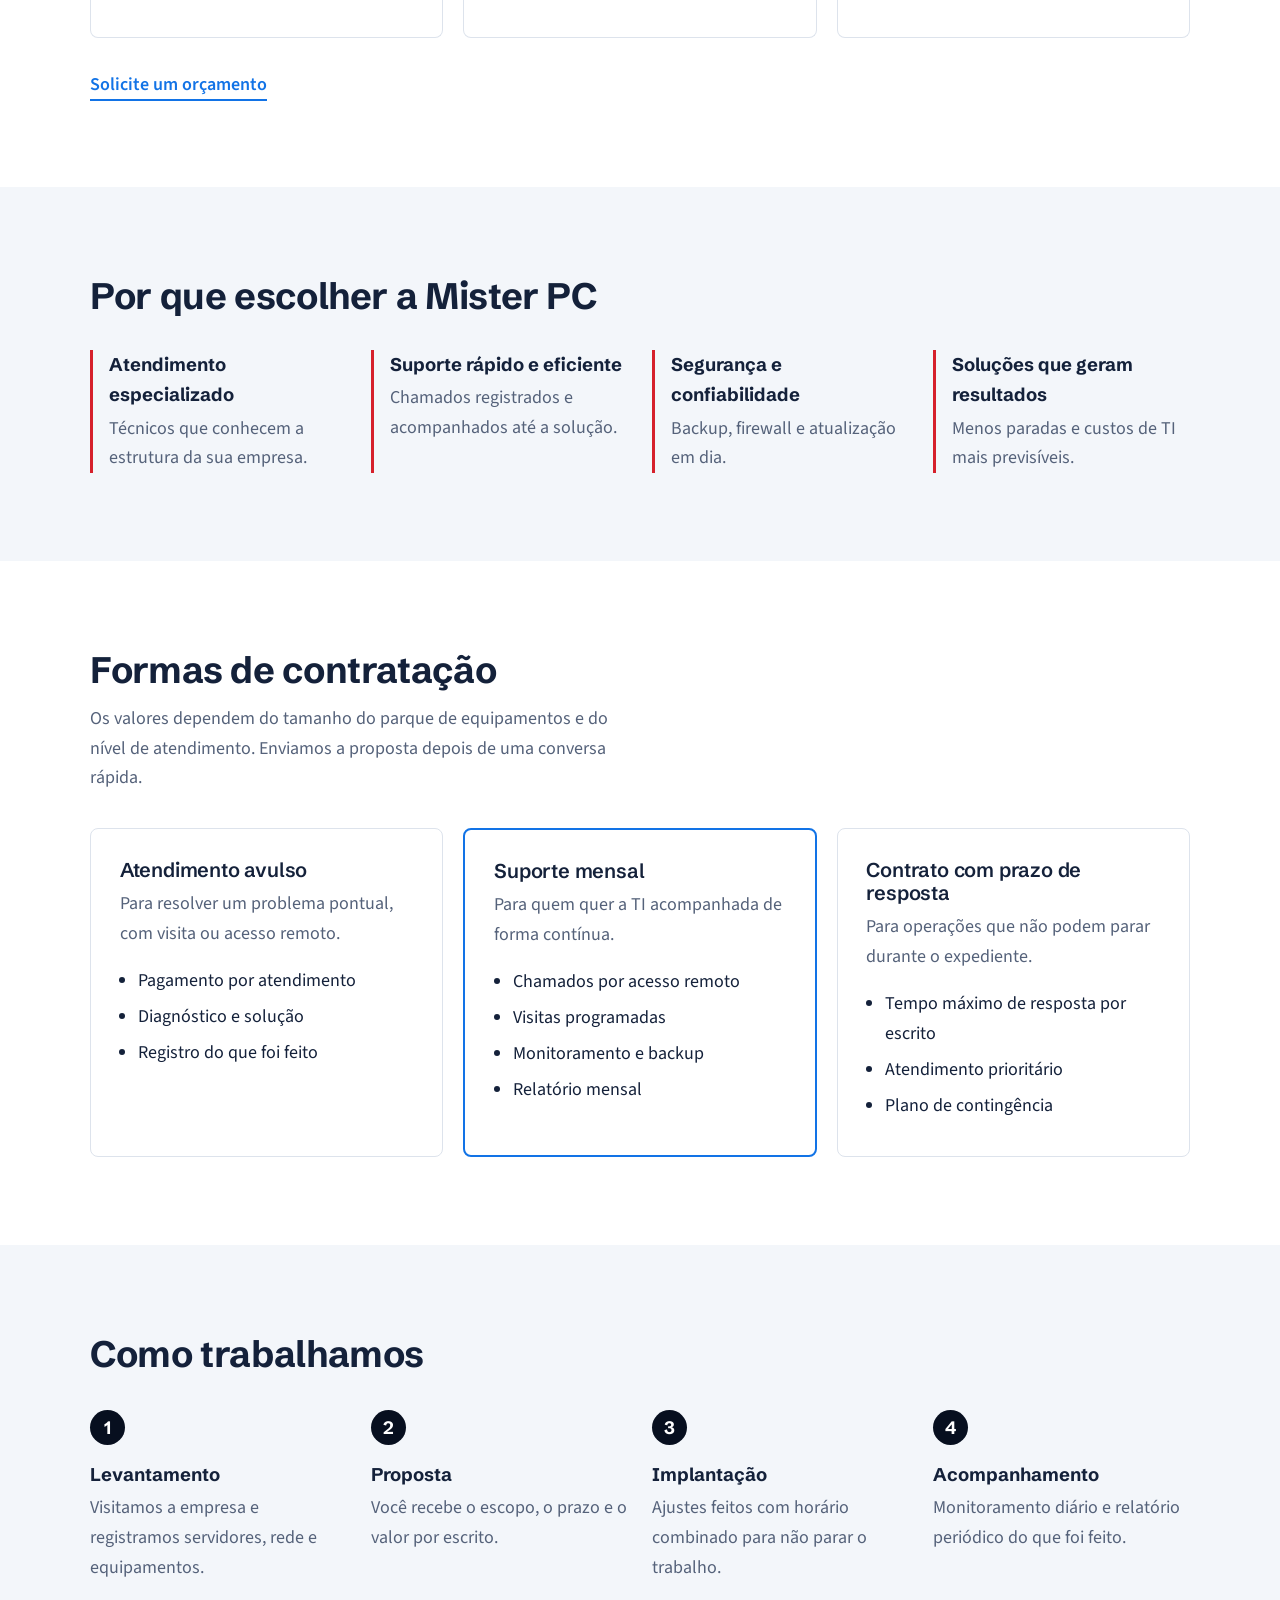
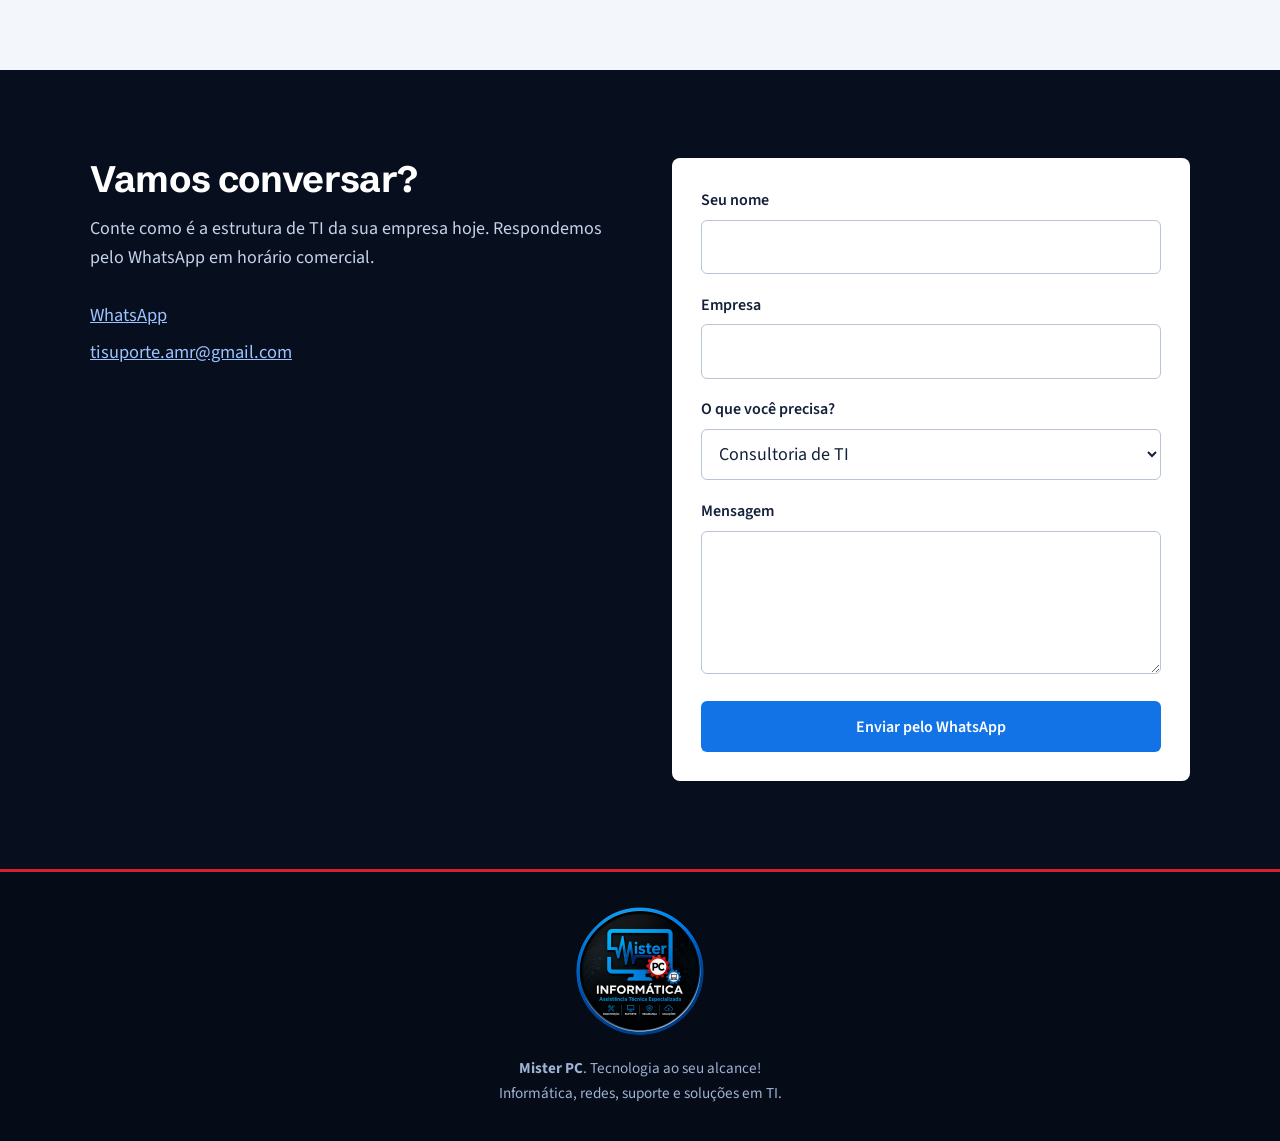
==== commit 905bbaf2: "Restaura a logo circular original no cabeçalho O cabeçalho voltou a usar logo.png (circular) com o t" ====
--- a/index.html
+++ b/index.html
@@ -20,8 +20,9 @@
   <a class="pular" href="#conteudo">Ir para o conteúdo</a>
 
   <header class="topo">
-    <a class="marca" href="#inicio" aria-label="Mister PC Informática, início">
-      <img class="marca-logo" src="logo-horizontal.png" alt="Mister PC" width="150" height="67">
+    <a class="marca" href="#inicio" aria-label="Mister PC, início">
+      <img class="marca-logo" src="logo.png" alt="" width="50" height="50">
+      <span>Mister PC <small>Informática</small></span>
     </a>
     <nav aria-label="Principal">
       <a href="#servicos">Serviços</a>
--- a/style.css
+++ b/style.css
@@ -42,7 +42,7 @@
   background: var(--navy); border-bottom: 1px solid var(--navy-line);
 }
 .marca { display: inline-flex; align-items: center; gap: .65rem; color: #fff; text-decoration: none; font-family: var(--titulo); font-weight: 700; font-size: 1.25rem; }
-.marca-logo { height: 3.2rem; width: auto; display: block; border-radius: 6px; }
+.marca-logo { width: 3.1rem; height: 3.1rem; border-radius: 50%; display: block; }
 .marca small { font-weight: 500; font-size: .85rem; color: #9fb2d3; margin-left: .15rem; }
 .topo nav { display: flex; align-items: center; gap: 1.5rem; }
 .topo nav a { color: #c5d2ea; text-decoration: none; font-weight: 500; font-size: 1rem; }
